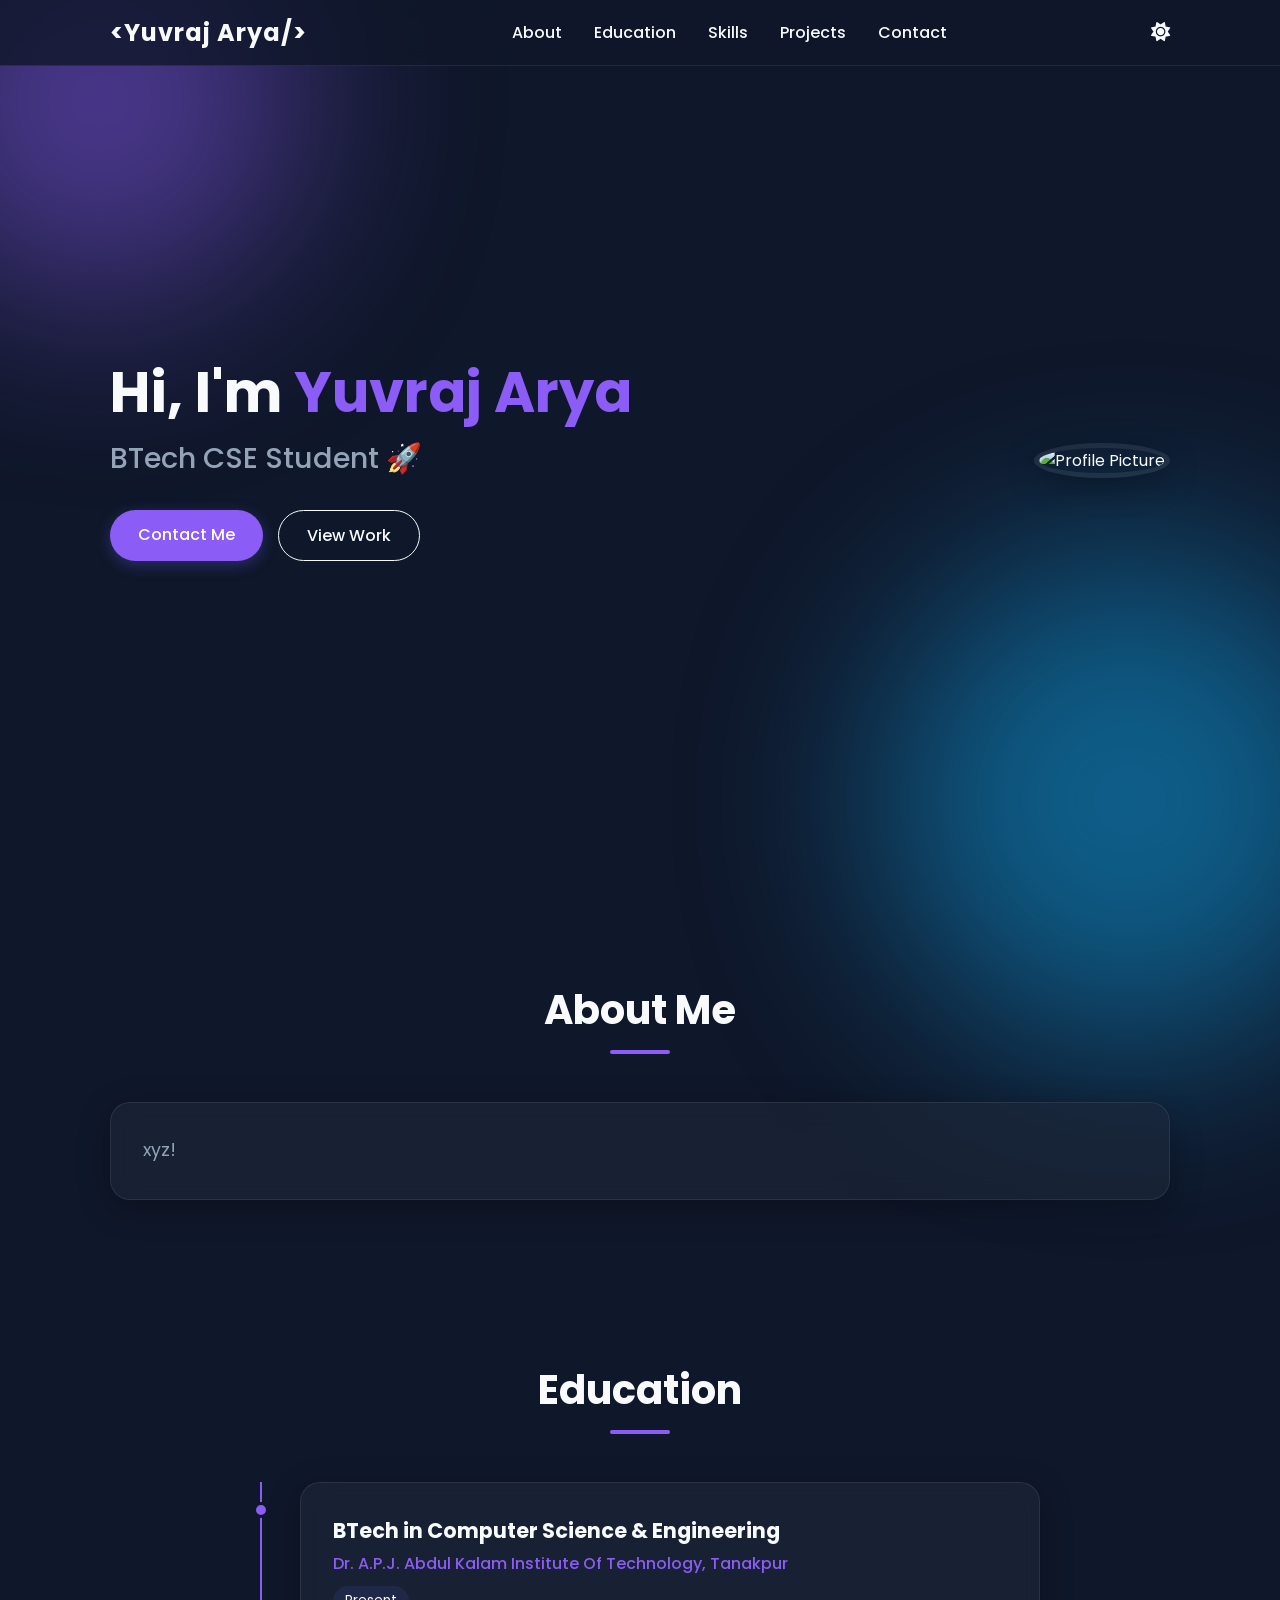
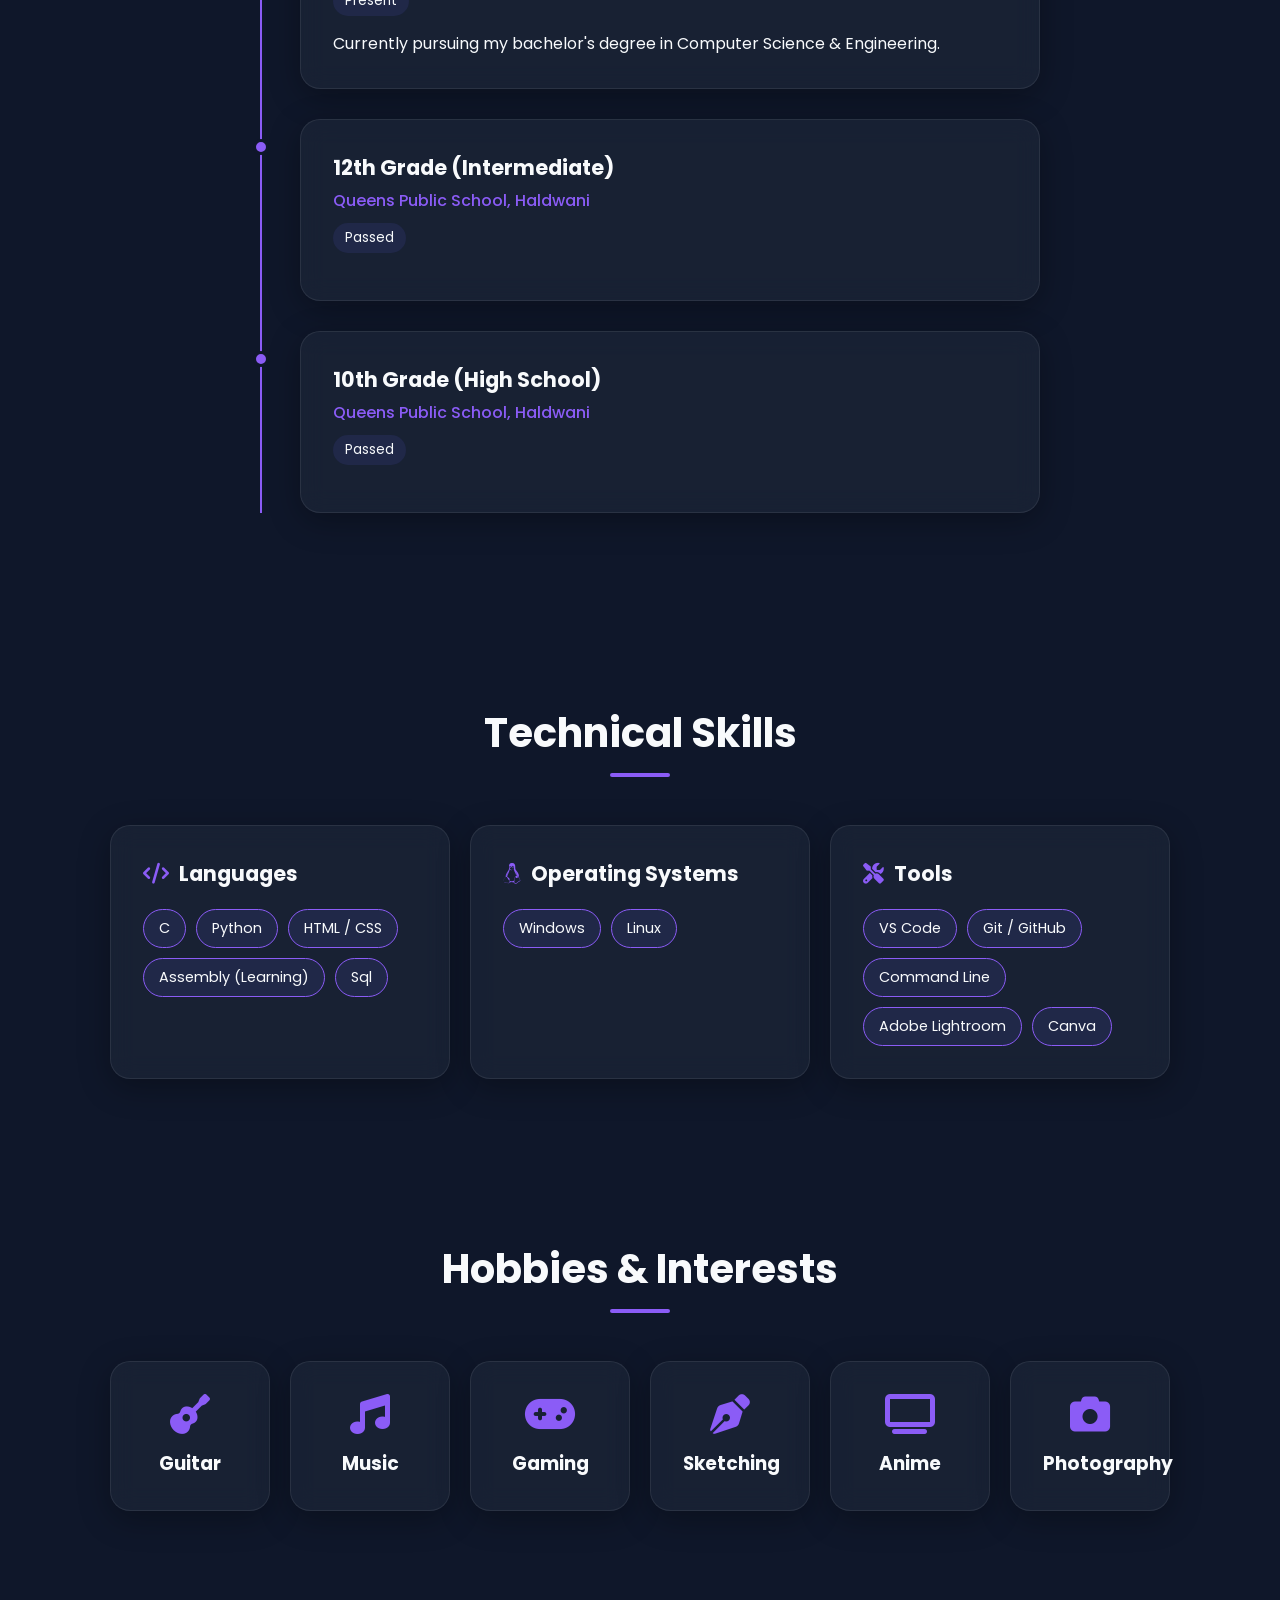
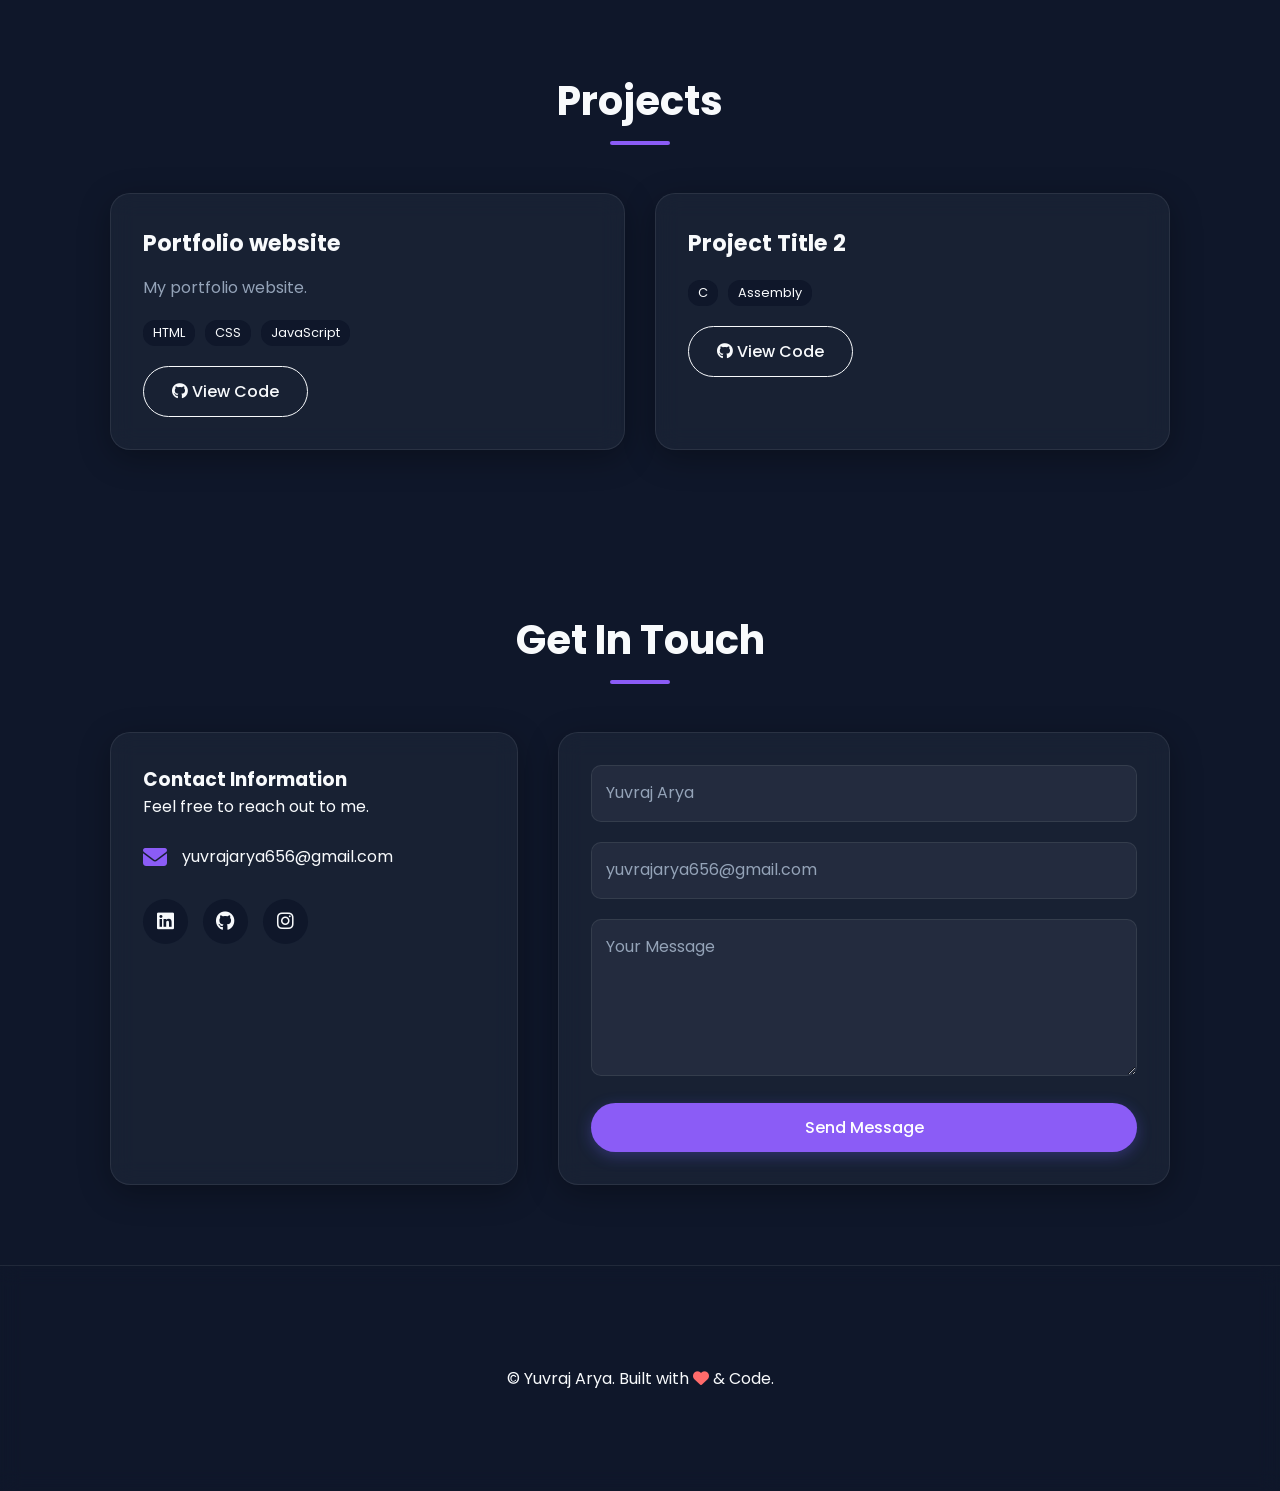
==== index.html @ 4a3205f0 "Update index.html" ====
<!DOCTYPE html>
<html lang="en" data-theme="dark">

<head>
    <meta charset="UTF-8">
    <meta name="viewport" content="width=device-width, initial-scale=1.0">
    <title> Portfolio BTech CSE</title>


    <link href="https://fonts.googleapis.com/css2?family=Poppins:wght@300;400;500;600;700&display=swap"
        rel="stylesheet">

    <link rel="stylesheet" href="https://cdnjs.cloudflare.com/ajax/libs/font-awesome/6.4.0/css/all.min.css">

    <link rel="stylesheet" href="style.css">
</head>

<body>

    <div class="bg-shape bg-shape-1"></div>
    <div class="bg-shape bg-shape-2"></div>


    <nav class="glass-nav">
        <div class="nav-container">
            <a href="#hero" class="logo">&lt;Yuvraj Arya/&gt;</a>
            <ul class="nav-links">
                <li><a href="#about">About</a></li>
                <li><a href="#education">Education</a></li>
                <li><a href="#skills">Skills</a></li>
                <li><a href="#projects">Projects</a></li>
                <li><a href="#contact">Contact</a></li>
            </ul>
            <div class="nav-controls">
                <button id="theme-toggle" aria-label="Toggle Theme">
                    <i class="fa-solid fa-sun"></i>
                </button>
                <div class="hamburger">
                    <i class="fa-solid fa-bars"></i>
                </div>
            </div>
        </div>
    </nav>


    <section id="hero" class="container">
        <div class="hero-content hidden">
            <h1>Hi, I'm <span class="highlight">Yuvraj Arya</span></h1>
            <h2>BTech CSE Student 🚀</h2>
            <p>
            </p>
            <div class="hero-btns">
                <a href="#contact" class="btn primary-btn">Contact Me</a>
                <a href="#projects" class="btn secondary-btn">View Work</a>
            </div>
        </div>
        <div class="hero-image hidden">

            <img src="https://via.placeholder.com/400x400/6c63ff/ffffff?text=Profile+Pic" alt="Profile Picture">
        </div>
    </section>


    <section id="about" class="container">
        <h2 class="section-title hidden">About Me</h2>
        <div class="about-content glass-card hidden">
            <p>xyz!</p>
        </div>
    </section>


    <section id="education" class="container">
        <h2 class="section-title hidden">Education</h2>
        <div class="timeline hidden">

            <div class="timeline-item">
                <div class="timeline-dot"></div>
                <div class="timeline-content glass-card">
                    <h3>BTech in Computer Science & Engineering</h3>
                    <h4>Dr. A.P.J. Abdul Kalam Institute Of Technology, Tanakpur</h4>
                    <span class="date">Present</span>
                    <p>Currently pursuing my bachelor's degree in Computer Science & Engineering.</p>
                </div>
            </div>

            <div class="timeline-item">
                <div class="timeline-dot"></div>
                <div class="timeline-content glass-card">
                    <h3>12th Grade (Intermediate)</h3>
                    <h4>Queens Public School, Haldwani</h4>
                    <span class="date">Passed</span>
                    <p></p>
                </div>
            </div>

            <div class="timeline-item">
                <div class="timeline-dot"></div>
                <div class="timeline-content glass-card">
                    <h3>10th Grade (High School)</h3>
                    <h4>Queens Public School, Haldwani</h4>
                    <span class="date">Passed</span>
                    <p></p>
                </div>
            </div>

        </div>
    </section>


    <section id="skills" class="container">
        <h2 class="section-title hidden">Technical Skills</h2>
        <div class="skills-grid">

            <div class="skill-category glass-card hidden">
                <h3><i class="fa-solid fa-code"></i> Languages</h3>
                <div class="tags">
                    <span>C</span>
                    <span>Python</span>
                    <span>HTML / CSS</span>
                    <span>Assembly (Learning)</span>
                    <span>Sql</span>
                </div>
            </div>

            <div class="skill-category glass-card hidden">
                <h3><i class="fa-brands fa-linux"></i> Operating Systems</h3>
                <div class="tags">
                    <span>Windows</span>
                    <span>Linux</span>
                </div>
            </div>

            <div class="skill-category glass-card hidden">
                <h3><i class="fa-solid fa-screwdriver-wrench"></i> Tools</h3>
                <div class="tags">
                    <span>VS Code</span>
                    <span>Git / GitHub</span>
                    <span>Command Line</span>
                    <span>Adobe Lightroom</span>
                    <span>Canva</span>

                </div>
            </div>

        </div>
    </section>


    <section id="hobbies" class="container">
        <h2 class="section-title hidden">Hobbies & Interests</h2>
        <div class="hobbies-grid">
            <div class="hobby-card glass-card hidden">
                <i class="fa-solid fa-guitar"></i>
                <h3>Guitar</h3>
            </div>
            <div class="hobby-card glass-card hidden">
                <i class="fa-solid fa-music"></i>
                <h3>Music</h3>
            </div>
            <div class="hobby-card glass-card hidden">
                <i class="fa-solid fa-gamepad"></i>
                <h3>Gaming</h3>
            </div>
            <div class="hobby-card glass-card hidden">
                <i class="fa-solid fa-pen-nib"></i>
                <h3>Sketching</h3>
            </div>
            <div class="hobby-card glass-card hidden">
                <i class="fa-solid fa-tv"></i>
                <h3>Anime</h3>
            </div>
            <div class="hobby-card glass-card hidden">
                <i class="fa-solid fa-camera"></i>
                <h3>Photography</h3>
            </div>
        </div>
    </section>


    <section id="projects" class="container">
        <h2 class="section-title hidden">Projects</h2>
        <div class="projects-grid">

            <div class="project-card glass-card hidden">
                <div class="project-content">
                    <h3>Portfolio website</h3>
                    <p>My portfolio website.</p>
                    <div class="project-tags">
                        <span>HTML</span>
                        <span>CSS</span>
                        <span>JavaScript</span>
                    </div>
                    <a href="#" class="btn secondary-btn"><i class="fa-brands fa-github"></i> View Code</a>
                </div>
            </div>

            <div class="project-card glass-card hidden">
                <div class="project-content">
                    <h3>Project Title 2</h3>
                    <p></p>
                    <div class="project-tags">
                        <span>C</span>
                        <span>Assembly</span>
                    </div>
                    <a href="#" class="btn secondary-btn"><i class="fa-brands fa-github"></i> View Code</a>
                </div>
            </div>

        </div>
    </section>


    <section id="contact" class="container">
        <h2 class="section-title hidden">Get In Touch</h2>
        <div class="contact-wrapper hidden">
            <div class="contact-info glass-card">
                <h3>Contact Information</h3>
                <p>Feel free to reach out to me.</p>

                <div class="info-item">
                    <i class="fa-solid fa-envelope"></i>
                    <span>yuvrajarya656@gmail.com</span>
                </div>

                <div class="social-links">
                    <a href="https://www.linkedin.com/in/yuvraj-arya-b4967434a/" target="_blank"><i
                            class="fa-brands fa-linkedin"></i></a>
                    <a href="https://github.com/aryayuvraj007" target="_blank"><i class="fa-brands fa-github"></i></a>
                    <a href="https://www.instagram.com/el.yuvraj/" target="_blank"><i
                            class="fa-brands fa-instagram"></i></a>
                </div>
            </div>

            <form class="contact-form glass-card" id="contactForm">
                <div class="input-group">
                    <input type="text" id="name" required placeholder=" ">
                    <label for="name">Yuvraj Arya</label>
                </div>
                <div class="input-group">
                    <input type="email" id="email" required placeholder=" ">
                    <label for="email">yuvrajarya656@gmail.com</label>
                </div>
                <div class="input-group">
                    <textarea id="message" rows="5" required placeholder=" "></textarea>
                    <label for="message">Your Message</label>
                </div>
                <button type="submit" class="btn primary-btn">Send Message</button>
            </form>
        </div>
    </section>


    <footer>
        <div class="container footer-content">
            <p>&copy; Yuvraj Arya. Built with <i class="fa-solid fa-heart" style="color: #ff6b6b;"></i> & Code.</p>
        </div>
    </footer>

    <script src="script.js"></script>
</body>

</html>
---- style.css ----
/* ===== CSS Variables & Theming ===== */
:root {
    /* Light Theme */
    --bg-color: #f8fafc;
    --text-color: #0f172a;
    --text-muted: #475569;
    --primary-color: #6c63ff;
    --primary-hover: #5a52d5;
    --glass-bg: rgba(255, 255, 255, 0.6);
    --glass-border: rgba(255, 255, 255, 0.5);
    --glass-shadow: 0 8px 32px 0 rgba(31, 38, 135, 0.1);
    --nav-bg: rgba(248, 250, 252, 0.8);
}

[data-theme="dark"] {
    /* Dark Theme */
    --bg-color: #0f172a;
    --text-color: #f8fafc;
    --text-muted: #94a3b8;
    --primary-color: #8b5cf6;
    --primary-hover: #7c3aed;
    --glass-bg: rgba(30, 41, 59, 0.6);
    --glass-border: rgba(255, 255, 255, 0.08);
    --glass-shadow: 0 8px 32px 0 rgba(0, 0, 0, 0.3);
    --nav-bg: rgba(15, 23, 42, 0.8);
}

/* ===== Base Styles ===== */
* {
    margin: 0;
    padding: 0;
    box-sizing: border-box;
    font-family: 'Poppins', sans-serif;
    scroll-behavior: smooth;
}

body {
    background-color: var(--bg-color);
    color: var(--text-color);
    transition: background-color 0.3s ease, color 0.3s ease;
    overflow-x: hidden;
}

/* Background Animated Blobs */
.bg-shape {
    position: fixed;
    border-radius: 50%;
    filter: blur(100px);
    z-index: -1;
    opacity: 0.5;
    animation: float 10s infinite alternate;
}

.bg-shape-1 {
    width: 400px;
    height: 400px;
    background: var(--primary-color);
    top: -100px;
    left: -100px;
}

.bg-shape-2 {
    width: 500px;
    height: 500px;
    background: #0ea5e9;
    bottom: -150px;
    right: -100px;
    animation-delay: -5s;
}

@keyframes float {
    0% {
        transform: translate(0, 0);
    }

    100% {
        transform: translate(50px, 50px);
    }
}

/* ===== Typography & Utilities ===== */
.container {
    max-width: 1100px;
    margin: 0 auto;
    padding: 80px 20px;
}

.section-title {
    text-align: center;
    font-size: 2.5rem;
    margin-bottom: 3rem;
    position: relative;
}

.section-title::after {
    content: '';
    display: block;
    width: 60px;
    height: 4px;
    background: var(--primary-color);
    margin: 10px auto 0;
    border-radius: 2px;
}

.highlight {
    color: var(--primary-color);
}

/* Glassmorphism Utility */
.glass-card {
    background: var(--glass-bg);
    backdrop-filter: blur(12px);
    -webkit-backdrop-filter: blur(12px);
    border: 1px solid var(--glass-border);
    border-radius: 20px;
    padding: 2rem;
    box-shadow: var(--glass-shadow);
    transition: transform 0.3s ease, box-shadow 0.3s ease;
}

.glass-card:hover {
    transform: translateY(-5px);
    box-shadow: 0 15px 40px 0 rgba(0, 0, 0, 0.15);
}

/* Buttons */
.btn {
    display: inline-block;
    padding: 12px 28px;
    border-radius: 30px;
    text-decoration: none;
    font-weight: 500;
    transition: all 0.3s ease;
    cursor: pointer;
    border: none;
    font-size: 1rem;
}

.primary-btn {
    background: var(--primary-color);
    color: #fff;
    box-shadow: 0 4px 15px rgba(108, 99, 255, 0.3);
}

.primary-btn:hover {
    background: var(--primary-hover);
    transform: translateY(-2px);
}

.secondary-btn {
    background: transparent;
    color: var(--text-color);
    border: 1px solid var(--text-color);
}

.secondary-btn:hover {
    background: var(--text-color);
    color: var(--bg-color);
}

/* ===== Navigation ===== */
.glass-nav {
    position: fixed;
    top: 0;
    width: 100%;
    z-index: 1000;
    background: var(--nav-bg);
    backdrop-filter: blur(10px);
    border-bottom: 1px solid var(--glass-border);
}

.nav-container {
    max-width: 1100px;
    margin: 0 auto;
    padding: 15px 20px;
    display: flex;
    justify-content: space-between;
    align-items: center;
}

.logo {
    font-size: 1.5rem;
    font-weight: 700;
    text-decoration: none;
    color: var(--text-color);
    letter-spacing: 1px;
}

.nav-links {
    display: flex;
    list-style: none;
    gap: 2rem;
}

.nav-links a {
    text-decoration: none;
    color: var(--text-color);
    font-weight: 500;
    transition: color 0.3s ease;
}

.nav-links a:hover {
    color: var(--primary-color);
}

.nav-controls {
    display: flex;
    align-items: center;
    gap: 15px;
}

#theme-toggle {
    background: transparent;
    border: none;
    color: var(--text-color);
    font-size: 1.2rem;
    cursor: pointer;
    outline: none;
}

.hamburger {
    display: none;
    font-size: 1.5rem;
    cursor: pointer;
}

/* ===== Hero Section ===== */
#hero {
    min-height: 100vh;
    display: flex;
    align-items: center;
    justify-content: space-between;
    padding-top: 100px;
    gap: 2rem;
}

.hero-content h1 {
    font-size: 3.5rem;
    line-height: 1.2;
    margin-bottom: 10px;
}

.hero-content h2 {
    font-size: 1.8rem;
    color: var(--text-muted);
    margin-bottom: 20px;
    font-weight: 500;
}

.hero-content p {
    font-size: 1.1rem;
    color: var(--text-muted);
    margin-bottom: 30px;
    max-width: 500px;
    line-height: 1.6;
}

.hero-btns {
    display: flex;
    gap: 15px;
}

.hero-image {
    flex-shrink: 0;
}

.hero-image img {
    width: 350px;
    height: 350px;
    object-fit: cover;
    border-radius: 50%;
    border: 5px solid var(--glass-border);
    box-shadow: var(--glass-shadow);
    animation: blobMorph 8s ease-in-out infinite;
}

@keyframes blobMorph {

    0%,
    100% {
        border-radius: 60% 40% 30% 70% / 60% 30% 70% 40%;
    }

    50% {
        border-radius: 30% 60% 70% 40% / 50% 60% 30% 60%;
    }
}

/* ===== About Section ===== */
.about-content {
    font-size: 1.1rem;
    line-height: 1.8;
    color: var(--text-muted);
}

/* ===== Education Timeline ===== */
.timeline {
    position: relative;
    max-width: 800px;
    margin: 0 auto;
}

.timeline::before {
    content: '';
    position: absolute;
    width: 2px;
    background: var(--primary-color);
    top: 0;
    bottom: 0;
    left: 20px;
}

.timeline-item {
    position: relative;
    margin-bottom: 30px;
    padding-left: 60px;
}

.timeline-dot {
    position: absolute;
    width: 16px;
    height: 16px;
    background: var(--primary-color);
    border-radius: 50%;
    left: 13px;
    top: 20px;
    border: 3px solid var(--bg-color);
}

.timeline-content h3 {
    font-size: 1.3rem;
    margin-bottom: 5px;
}

.timeline-content h4 {
    font-size: 1rem;
    font-weight: 500;
    color: var(--primary-color);
    margin-bottom: 10px;
}

.timeline-content .date {
    display: inline-block;
    padding: 5px 12px;
    background: rgba(108, 99, 255, 0.1);
    border-radius: 20px;
    font-size: 0.85rem;
    margin-bottom: 15px;
    color: var(--text-color);
}

/* ===== Skills Section ===== */
.skills-grid {
    display: grid;
    grid-template-columns: repeat(auto-fit, minmax(280px, 1fr));
    gap: 20px;
}

.skill-category h3 {
    margin-bottom: 20px;
    display: flex;
    align-items: center;
    gap: 10px;
    font-size: 1.3rem;
}

.skill-category h3 i {
    color: var(--primary-color);
}

.tags {
    display: flex;
    flex-wrap: wrap;
    gap: 10px;
}

.tags span {
    background: rgba(108, 99, 255, 0.1);
    border: 1px solid var(--primary-color);
    padding: 8px 15px;
    border-radius: 20px;
    font-size: 0.9rem;
}

/* ===== Hobbies Section ===== */
.hobbies-grid {
    display: grid;
    grid-template-columns: repeat(auto-fit, minmax(150px, 1fr));
    gap: 20px;
    text-align: center;
}

.hobby-card i {
    font-size: 2.5rem;
    color: var(--primary-color);
    margin-bottom: 15px;
}

/* ===== Projects Section ===== */
.projects-grid {
    display: grid;
    grid-template-columns: repeat(auto-fit, minmax(300px, 1fr));
    gap: 30px;
}

.project-content h3 {
    font-size: 1.4rem;
    margin-bottom: 15px;
}

.project-content p {
    color: var(--text-muted);
    margin-bottom: 20px;
    line-height: 1.6;
}

.project-tags {
    margin-bottom: 20px;
    display: flex;
    gap: 10px;
}

.project-tags span {
    font-size: 0.8rem;
    padding: 4px 10px;
    background: var(--bg-color);
    border-radius: 12px;
}

/* ===== Contact Section ===== */
.contact-wrapper {
    display: grid;
    grid-template-columns: 1fr 1.5fr;
    gap: 40px;
}

.info-item {
    display: flex;
    align-items: center;
    gap: 15px;
    margin: 25px 0;
}

.info-item i {
    font-size: 1.5rem;
    color: var(--primary-color);
}

.social-links {
    display: flex;
    gap: 15px;
    margin-top: 30px;
}

.social-links a {
    display: flex;
    align-items: center;
    justify-content: center;
    width: 45px;
    height: 45px;
    border-radius: 50%;
    background: var(--bg-color);
    color: var(--text-color);
    text-decoration: none;
    font-size: 1.2rem;
    transition: all 0.3s ease;
}

.social-links a:hover {
    background: var(--primary-color);
    color: #fff;
    transform: translateY(-3px);
}

/* Form Styles */
.contact-form {
    display: flex;
    flex-direction: column;
    gap: 20px;
}

.input-group {
    position: relative;
}

.input-group input,
.input-group textarea {
    width: 100%;
    padding: 15px;
    background: rgba(255, 255, 255, 0.05);
    border: 1px solid var(--glass-border);
    border-radius: 10px;
    color: var(--text-color);
    font-size: 1rem;
    outline: none;
    transition: border-color 0.3s;
}

.input-group input:focus,
.input-group textarea:focus {
    border-color: var(--primary-color);
}

.input-group label {
    position: absolute;
    left: 15px;
    top: 15px;
    color: var(--text-muted);
    transition: all 0.3s ease;
    pointer-events: none;
}

/* Floating Label Animation */
.input-group input:focus~label,
.input-group input:not(:placeholder-shown)~label,
.input-group textarea:focus~label,
.input-group textarea:not(:placeholder-shown)~label {
    top: -10px;
    left: 10px;
    font-size: 0.8rem;
    background: var(--bg-color);
    padding: 0 5px;
    color: var(--primary-color);
}

/* ===== Footer ===== */
footer {
    text-align: center;
    padding: 20px 0;
    border-top: 1px solid var(--glass-border);
    backdrop-filter: blur(10px);
}

/* ===== Scroll Animations ===== */
.hidden {
    opacity: 0;
    transform: translateY(30px);
    transition: all 0.8s cubic-bezier(0.5, 0, 0, 1);
}

.show {
    opacity: 1;
    transform: translateY(0);
}

/* ===== Media Queries ===== */
@media (max-width: 900px) {
    #hero {
        flex-direction: column-reverse;
        text-align: center;
        justify-content: center;
    }

    .hero-content h1 {
        font-size: 2.8rem;
    }

    .hero-btns {
        justify-content: center;
    }

    .contact-wrapper {
        grid-template-columns: 1fr;
    }
}

@media (max-width: 768px) {
    .hamburger {
        display: block;
    }

    .nav-links {
        position: absolute;
        top: 100%;
        left: -100%;
        width: 100%;
        background: var(--nav-bg);
        backdrop-filter: blur(15px);
        flex-direction: column;
        align-items: center;
        padding: 20px 0;
        transition: left 0.3s ease;
    }

    .nav-links.active {
        left: 0;
    }

    .hero-image img {
        width: 250px;
        height: 250px;
    }
}
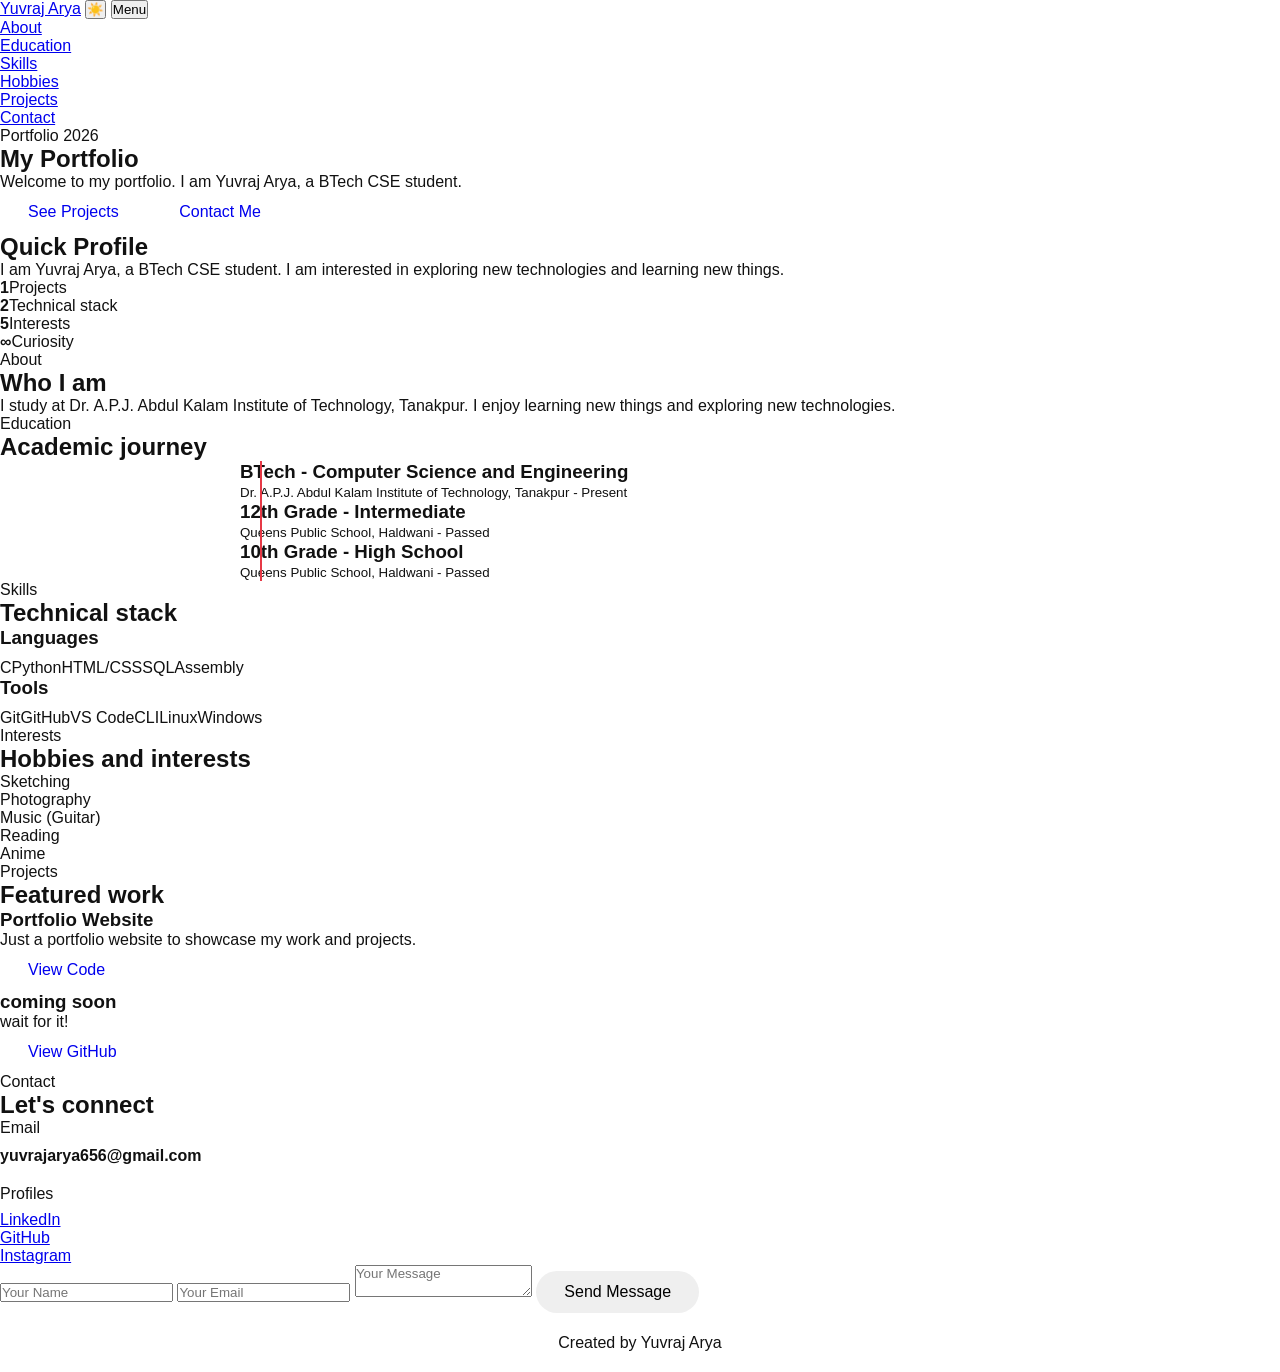
==== commit 535e3683: "Update index.html" ====
--- a/index.html
+++ b/index.html
@@ -1,262 +1,173 @@
 <!DOCTYPE html>
-<html lang="en" data-theme="dark">
+<html lang="en" data-theme="light">
+<head>
+  <meta charset="UTF-8" />
+  <meta name="viewport" content="width=device-width, initial-scale=1.0" />
+  <title>Yuvraj Arya - Portfolio</title>
+  <link rel="preconnect" href="https://fonts.googleapis.com" />
+  <link rel="preconnect" href="https://fonts.gstatic.com" crossorigin />
+  <link href="https://fonts.googleapis.com/css2?family=Inter:wght@400;500;600;700;800&display=swap" rel="stylesheet" />
+  <link rel="stylesheet" href="style.css" />
+</head>
+<body>
+  <nav>
+    <div class="wrap nav-row">
+      <a href="#home" class="brand">Yuvraj Arya</a>
+      <button class="theme-btn" id="themeBtn" type="button" aria-label="Switch to dark theme" title="Toggle theme">☀️</button>
+      <button class="menu-btn" id="menuBtn" aria-label="Open menu">Menu</button>
+      <ul class="links" id="menu">
+        <li><a href="#about">About</a></li>
+        <li><a href="#education">Education</a></li>
+        <li><a href="#skills">Skills</a></li>
+        <li><a href="#hobbies">Hobbies</a></li>
+        <li><a href="#projects">Projects</a></li>
+        <li><a href="#contact">Contact</a></li>
+      </ul>
+    </div>
+  </nav>
 
-<head>
-    <meta charset="UTF-8">
-    <meta name="viewport" content="width=device-width, initial-scale=1.0">
-    <title> Portfolio BTech CSE</title>
-
-
-    <link href="https://fonts.googleapis.com/css2?family=Poppins:wght@300;400;500;600;700&display=swap"
-        rel="stylesheet">
-
-    <link rel="stylesheet" href="https://cdnjs.cloudflare.com/ajax/libs/font-awesome/6.4.0/css/all.min.css">
-
-    <link rel="stylesheet" href="style.css">
-</head>
-
-<body>
-
-    <div class="bg-shape bg-shape-1"></div>
-    <div class="bg-shape bg-shape-2"></div>
-
-
-    <nav class="glass-nav">
-        <div class="nav-container">
-            <a href="#hero" class="logo">&lt;Yuvraj Arya/&gt;</a>
-            <ul class="nav-links">
-                <li><a href="#about">About</a></li>
-                <li><a href="#education">Education</a></li>
-                <li><a href="#skills">Skills</a></li>
-                <li><a href="#projects">Projects</a></li>
-                <li><a href="#contact">Contact</a></li>
-            </ul>
-            <div class="nav-controls">
-                <button id="theme-toggle" aria-label="Toggle Theme">
-                    <i class="fa-solid fa-sun"></i>
-                </button>
-                <div class="hamburger">
-                    <i class="fa-solid fa-bars"></i>
-                </div>
-            </div>
+  <main id="home">
+    <section class="hero">
+      <div class="wrap hero-grid">
+        <div class="reveal">
+          <span class="chip">Portfolio 2026</span>
+          <h1>My Portfolio</h1>
+          <p class="lead">
+            Welcome to my portfolio. I am Yuvraj Arya, a BTech CSE student.
+          </p>
+          <div class="cta">
+            <a class="btn primary" href="#projects">See Projects</a>
+            <a class="btn" href="#contact">Contact Me</a>
+          </div>
         </div>
-    </nav>
-
-
-    <section id="hero" class="container">
-        <div class="hero-content hidden">
-            <h1>Hi, I'm <span class="highlight">Yuvraj Arya</span></h1>
-            <h2>BTech CSE Student 🚀</h2>
-            <p>
-            </p>
-            <div class="hero-btns">
-                <a href="#contact" class="btn primary-btn">Contact Me</a>
-                <a href="#projects" class="btn secondary-btn">View Work</a>
-            </div>
+        <div class="card reveal">
+          <h2>Quick Profile</h2>
+          <p>I am Yuvraj Arya, a BTech CSE student. I am interested in exploring new technologies and learning new things.</p>
+          <div class="kpis">
+            <div class="kpi"><strong>1</strong><span>Projects</span></div>
+            <div class="kpi"><strong>2</strong><span>Technical stack</span></div>
+            <div class="kpi"><strong>5</strong><span>Interests</span></div>
+            <div class="kpi"><strong>∞</strong><span>Curiosity</span></div>
+          </div>
         </div>
-        <div class="hero-image hidden">
-
-            <img src="https://via.placeholder.com/400x400/6c63ff/ffffff?text=Profile+Pic" alt="Profile Picture">
-        </div>
+      </div>
     </section>
 
-
-    <section id="about" class="container">
-        <h2 class="section-title hidden">About Me</h2>
-        <div class="about-content glass-card hidden">
-            <p>xyz!</p>
-        </div>
+    <section id="about">
+      <div class="wrap reveal">
+        <span class="chip">About</span>
+        <h2>Who I am</h2>
+        <p>
+          I study at Dr. A.P.J. Abdul Kalam Institute of Technology, Tanakpur. I enjoy learning new things and exploring new technologies.
+        </p>
+      </div>
     </section>
 
-
-    <section id="education" class="container">
-        <h2 class="section-title hidden">Education</h2>
-        <div class="timeline hidden">
-
-            <div class="timeline-item">
-                <div class="timeline-dot"></div>
-                <div class="timeline-content glass-card">
-                    <h3>BTech in Computer Science & Engineering</h3>
-                    <h4>Dr. A.P.J. Abdul Kalam Institute Of Technology, Tanakpur</h4>
-                    <span class="date">Present</span>
-                    <p>Currently pursuing my bachelor's degree in Computer Science & Engineering.</p>
-                </div>
-            </div>
-
-            <div class="timeline-item">
-                <div class="timeline-dot"></div>
-                <div class="timeline-content glass-card">
-                    <h3>12th Grade (Intermediate)</h3>
-                    <h4>Queens Public School, Haldwani</h4>
-                    <span class="date">Passed</span>
-                    <p></p>
-                </div>
-            </div>
-
-            <div class="timeline-item">
-                <div class="timeline-dot"></div>
-                <div class="timeline-content glass-card">
-                    <h3>10th Grade (High School)</h3>
-                    <h4>Queens Public School, Haldwani</h4>
-                    <span class="date">Passed</span>
-                    <p></p>
-                </div>
-            </div>
-
+    <section id="education">
+      <div class="wrap reveal">
+        <span class="chip">Education</span>
+        <h2>Academic journey</h2>
+        <div class="timeline">
+          <article class="row">
+            <h3>BTech - Computer Science and Engineering</h3>
+            <small>Dr. A.P.J. Abdul Kalam Institute of Technology, Tanakpur - Present</small>
+          </article>
+          <article class="row">
+            <h3>12th Grade - Intermediate</h3>
+            <small>Queens Public School, Haldwani - Passed</small>
+          </article>
+          <article class="row">
+            <h3>10th Grade - High School</h3>
+            <small>Queens Public School, Haldwani - Passed</small>
+          </article>
         </div>
+      </div>
     </section>
 
-
-    <section id="skills" class="container">
-        <h2 class="section-title hidden">Technical Skills</h2>
-        <div class="skills-grid">
-
-            <div class="skill-category glass-card hidden">
-                <h3><i class="fa-solid fa-code"></i> Languages</h3>
-                <div class="tags">
-                    <span>C</span>
-                    <span>Python</span>
-                    <span>HTML / CSS</span>
-                    <span>Assembly (Learning)</span>
-                    <span>Sql</span>
-                </div>
+    <section id="skills">
+      <div class="wrap reveal">
+        <span class="chip">Skills</span>
+        <h2>Technical stack</h2>
+        <div class="grid-2">
+          <div class="card">
+            <h3>Languages</h3>
+            <div class="list" style="margin-top:10px;">
+              <span class="pill">C</span><span class="pill">Python</span><span class="pill">HTML/CSS</span><span class="pill">SQL</span><span class="pill">Assembly</span>
             </div>
-
-            <div class="skill-category glass-card hidden">
-                <h3><i class="fa-brands fa-linux"></i> Operating Systems</h3>
-                <div class="tags">
-                    <span>Windows</span>
-                    <span>Linux</span>
-                </div>
+          </div>
+          <div class="card">
+            <h3>Tools</h3>
+            <div class="list" style="margin-top:10px;">
+              <span class="pill">Git</span><span class="pill">GitHub</span><span class="pill">VS Code</span><span class="pill">CLI</span><span class="pill">Linux</span><span class="pill">Windows</span>
             </div>
-
-            <div class="skill-category glass-card hidden">
-                <h3><i class="fa-solid fa-screwdriver-wrench"></i> Tools</h3>
-                <div class="tags">
-                    <span>VS Code</span>
-                    <span>Git / GitHub</span>
-                    <span>Command Line</span>
-                    <span>Adobe Lightroom</span>
-                    <span>Canva</span>
-
-                </div>
-            </div>
-
+          </div>
         </div>
+      </div>
     </section>
 
-
-    <section id="hobbies" class="container">
-        <h2 class="section-title hidden">Hobbies & Interests</h2>
-        <div class="hobbies-grid">
-            <div class="hobby-card glass-card hidden">
-                <i class="fa-solid fa-guitar"></i>
-                <h3>Guitar</h3>
-            </div>
-            <div class="hobby-card glass-card hidden">
-                <i class="fa-solid fa-music"></i>
-                <h3>Music</h3>
-            </div>
-            <div class="hobby-card glass-card hidden">
-                <i class="fa-solid fa-gamepad"></i>
-                <h3>Gaming</h3>
-            </div>
-            <div class="hobby-card glass-card hidden">
-                <i class="fa-solid fa-pen-nib"></i>
-                <h3>Sketching</h3>
-            </div>
-            <div class="hobby-card glass-card hidden">
-                <i class="fa-solid fa-tv"></i>
-                <h3>Anime</h3>
-            </div>
-            <div class="hobby-card glass-card hidden">
-                <i class="fa-solid fa-camera"></i>
-                <h3>Photography</h3>
-            </div>
+    <section id="hobbies">
+      <div class="wrap reveal">
+        <span class="chip">Interests</span>
+        <h2>Hobbies and interests</h2>
+        <div class="hobby-grid">
+          <div class="hobby-item">Sketching</div>
+          <div class="hobby-item">Photography</div>
+          <div class="hobby-item">Music (Guitar)</div>
+          <div class="hobby-item">Reading</div>
+          <div class="hobby-item">Anime</div>
         </div>
+      </div>
     </section>
 
-
-    <section id="projects" class="container">
-        <h2 class="section-title hidden">Projects</h2>
-        <div class="projects-grid">
-
-            <div class="project-card glass-card hidden">
-                <div class="project-content">
-                    <h3>Portfolio website</h3>
-                    <p>My portfolio website.</p>
-                    <div class="project-tags">
-                        <span>HTML</span>
-                        <span>CSS</span>
-                        <span>JavaScript</span>
-                    </div>
-                    <a href="#" class="btn secondary-btn"><i class="fa-brands fa-github"></i> View Code</a>
-                </div>
-            </div>
-
-            <div class="project-card glass-card hidden">
-                <div class="project-content">
-                    <h3>Project Title 2</h3>
-                    <p></p>
-                    <div class="project-tags">
-                        <span>C</span>
-                        <span>Assembly</span>
-                    </div>
-                    <a href="#" class="btn secondary-btn"><i class="fa-brands fa-github"></i> View Code</a>
-                </div>
-            </div>
-
+    <section id="projects">
+      <div class="wrap reveal">
+        <span class="chip">Projects</span>
+        <h2>Featured work</h2>
+        <div class="grid-2">
+          <article class="card project">
+            <h3>Portfolio Website</h3>
+            <p>Just a portfolio website to showcase my work and projects.</p>
+            <a class="btn" href="https://github.com/aryayuvraj007" target="_blank" rel="noreferrer">View Code</a>
+          </article>
+          <article class="card project">
+            <h3>coming soon</h3>
+            <p>wait for it!</p>
+            <a class="btn" href="https://github.com/aryayuvraj007" target="_blank" rel="noreferrer">View GitHub</a>
+          </article>
         </div>
+      </div>
     </section>
 
+    <section id="contact">
+      <div class="wrap reveal">
+        <span class="chip">Contact</span>
+        <h2>Let's connect</h2>
+        <div class="contact-grid">
+          <div class="card">
+            <p style="margin-bottom:10px;">Email</p>
+            <p style="margin-bottom:20px;"><strong style="color:var(--text);">yuvrajarya656@gmail.com</strong></p>
+            <p style="margin-bottom:8px;">Profiles</p>
+            <p><a href="https://www.linkedin.com/in/yuvraj-arya-b4967434a/" target="_blank" rel="noreferrer">LinkedIn</a></p>
+            <p><a href="https://github.com/aryayuvraj007" target="_blank" rel="noreferrer">GitHub</a></p>
+            <p><a href="https://www.instagram.com/el.yuvraj/" target="_blank" rel="noreferrer">Instagram</a></p>
+          </div>
+          <form class="card" id="contactForm">
+            <input type="text" placeholder="Your Name" required />
+            <input type="email" placeholder="Your Email" required />
+            <textarea placeholder="Your Message" required></textarea>
+            <button class="btn primary" type="submit">Send Message</button>
+          </form>
+        </div>
+      </div>
+    </section>
+  </main>
 
-    <section id="contact" class="container">
-        <h2 class="section-title hidden">Get In Touch</h2>
-        <div class="contact-wrapper hidden">
-            <div class="contact-info glass-card">
-                <h3>Contact Information</h3>
-                <p>Feel free to reach out to me.</p>
+  <footer>
+    <div class="wrap">
+      <p>Created by Yuvraj Arya</p>
+    </div>
+  </footer>
 
-                <div class="info-item">
-                    <i class="fa-solid fa-envelope"></i>
-                    <span>yuvrajarya656@gmail.com</span>
-                </div>
-
-                <div class="social-links">
-                    <a href="https://www.linkedin.com/in/yuvraj-arya-b4967434a/" target="_blank"><i
-                            class="fa-brands fa-linkedin"></i></a>
-                    <a href="https://github.com/aryayuvraj007" target="_blank"><i class="fa-brands fa-github"></i></a>
-                    <a href="https://www.instagram.com/el.yuvraj/" target="_blank"><i
-                            class="fa-brands fa-instagram"></i></a>
-                </div>
-            </div>
-
-            <form class="contact-form glass-card" id="contactForm">
-                <div class="input-group">
-                    <input type="text" id="name" required placeholder=" ">
-                    <label for="name">Yuvraj Arya</label>
-                </div>
-                <div class="input-group">
-                    <input type="email" id="email" required placeholder=" ">
-                    <label for="email">yuvrajarya656@gmail.com</label>
-                </div>
-                <div class="input-group">
-                    <textarea id="message" rows="5" required placeholder=" "></textarea>
-                    <label for="message">Your Message</label>
-                </div>
-                <button type="submit" class="btn primary-btn">Send Message</button>
-            </form>
-        </div>
-    </section>
-
-
-    <footer>
-        <div class="container footer-content">
-            <p>&copy; Yuvraj Arya. Built with <i class="fa-solid fa-heart" style="color: #ff6b6b;"></i> & Code.</p>
-        </div>
-    </footer>
-
-    <script src="script.js"></script>
+  <script src="script.js"></script>
 </body>
-
 </html>
--- a/style.css
+++ b/style.css
@@ -1,28 +1,28 @@
 /* ===== CSS Variables & Theming ===== */
 :root {
     /* Light Theme */
-    --bg-color: #f8fafc;
-    --text-color: #0f172a;
-    --text-muted: #475569;
-    --primary-color: #6c63ff;
-    --primary-hover: #5a52d5;
+    --bg-color: #ffffff;
+    --text-color: #111111;
+    --text-muted: #555555;
+    --primary-color: #e63946;
+    --primary-hover: #d32f2f;
     --glass-bg: rgba(255, 255, 255, 0.6);
     --glass-border: rgba(255, 255, 255, 0.5);
-    --glass-shadow: 0 8px 32px 0 rgba(31, 38, 135, 0.1);
-    --nav-bg: rgba(248, 250, 252, 0.8);
+    --glass-shadow: 0 8px 32px 0 rgba(230, 57, 70, 0.1);
+    --nav-bg: rgba(255, 255, 255, 0.8);
 }
 
 [data-theme="dark"] {
     /* Dark Theme */
-    --bg-color: #0f172a;
+    --bg-color: #0a0a0a;
     --text-color: #f8fafc;
-    --text-muted: #94a3b8;
-    --primary-color: #8b5cf6;
-    --primary-hover: #7c3aed;
-    --glass-bg: rgba(30, 41, 59, 0.6);
-    --glass-border: rgba(255, 255, 255, 0.08);
-    --glass-shadow: 0 8px 32px 0 rgba(0, 0, 0, 0.3);
-    --nav-bg: rgba(15, 23, 42, 0.8);
+    --text-muted: #a0a0a0;
+    --primary-color: #ff3333;
+    --primary-hover: #d32f2f;
+    --glass-bg: rgba(20, 20, 20, 0.7);
+    --glass-border: rgba(255, 51, 51, 0.15);
+    --glass-shadow: 0 8px 32px 0 rgba(0, 0, 0, 0.5);
+    --nav-bg: rgba(10, 10, 10, 0.8);
 }
 
 /* ===== Base Styles ===== */
@@ -62,7 +62,7 @@
 .bg-shape-2 {
     width: 500px;
     height: 500px;
-    background: #0ea5e9;
+    background: #8b0000;
     bottom: -150px;
     right: -100px;
     animation-delay: -5s;
@@ -139,7 +139,7 @@
 .primary-btn {
     background: var(--primary-color);
     color: #fff;
-    box-shadow: 0 4px 15px rgba(108, 99, 255, 0.3);
+    box-shadow: 0 4px 15px rgba(255, 51, 51, 0.3);
 }
 
 .primary-btn:hover {
@@ -342,7 +342,7 @@
 .timeline-content .date {
     display: inline-block;
     padding: 5px 12px;
-    background: rgba(108, 99, 255, 0.1);
+    background: rgba(255, 51, 51, 0.1);
     border-radius: 20px;
     font-size: 0.85rem;
     margin-bottom: 15px;
@@ -375,7 +375,7 @@
 }
 
 .tags span {
-    background: rgba(108, 99, 255, 0.1);
+    background: rgba(255, 51, 51, 0.1);
     border: 1px solid var(--primary-color);
     padding: 8px 15px;
     border-radius: 20px;
@@ -390,10 +390,60 @@
     text-align: center;
 }
 
+.hobby-card {
+    transition: all 0.4s cubic-bezier(0.175, 0.885, 0.32, 1.275);
+}
+
+.hobby-card:hover {
+    transform: translateY(-10px);
+    border-color: rgba(255, 255, 255, 0.3);
+}
+
 .hobby-card i {
-    font-size: 2.5rem;
-    color: var(--primary-color);
-    margin-bottom: 15px;
+    font-size: 3rem;
+    margin-bottom: 20px;
+    transition: transform 0.4s ease;
+}
+
+.hobby-card:hover i {
+    transform: scale(1.15) rotate(5deg);
+}
+
+/* Vibrant Colors for Hobbies Icons */
+.hobby-card:nth-child(1) i {
+    color: #ff6b6b;
+    /* Red/Pink for Guitar */
+    filter: drop-shadow(0 0 12px rgba(255, 107, 107, 0.6));
+}
+
+.hobby-card:nth-child(2) i {
+    color: #4facfe;
+    /* Blue for Music */
+    filter: drop-shadow(0 0 12px rgba(79, 172, 254, 0.6));
+}
+
+.hobby-card:nth-child(3) i {
+    color: #00f2fe;
+    /* Cyan for Tech */
+    filter: drop-shadow(0 0 12px rgba(0, 242, 254, 0.6));
+}
+
+.hobby-card:nth-child(4) i {
+    color: #f6d365;
+    /* Yellow for Sketching */
+    filter: drop-shadow(0 0 12px rgba(246, 211, 101, 0.6));
+}
+
+.hobby-card:nth-child(5) i {
+    color: #a18cd1;
+    /* Purple for Anime */
+    filter: drop-shadow(0 0 12px rgba(161, 140, 209, 0.6));
+}
+
+.hobby-card:nth-child(6) i {
+    color: #ff9a9e;
+    /* Peach/Pink for Photography */
+    filter: drop-shadow(0 0 12px rgba(255, 154, 158, 0.6));
 }
 
 /* ===== Projects Section ===== */
@@ -590,4 +640,4 @@
         width: 250px;
         height: 250px;
     }
-}+}
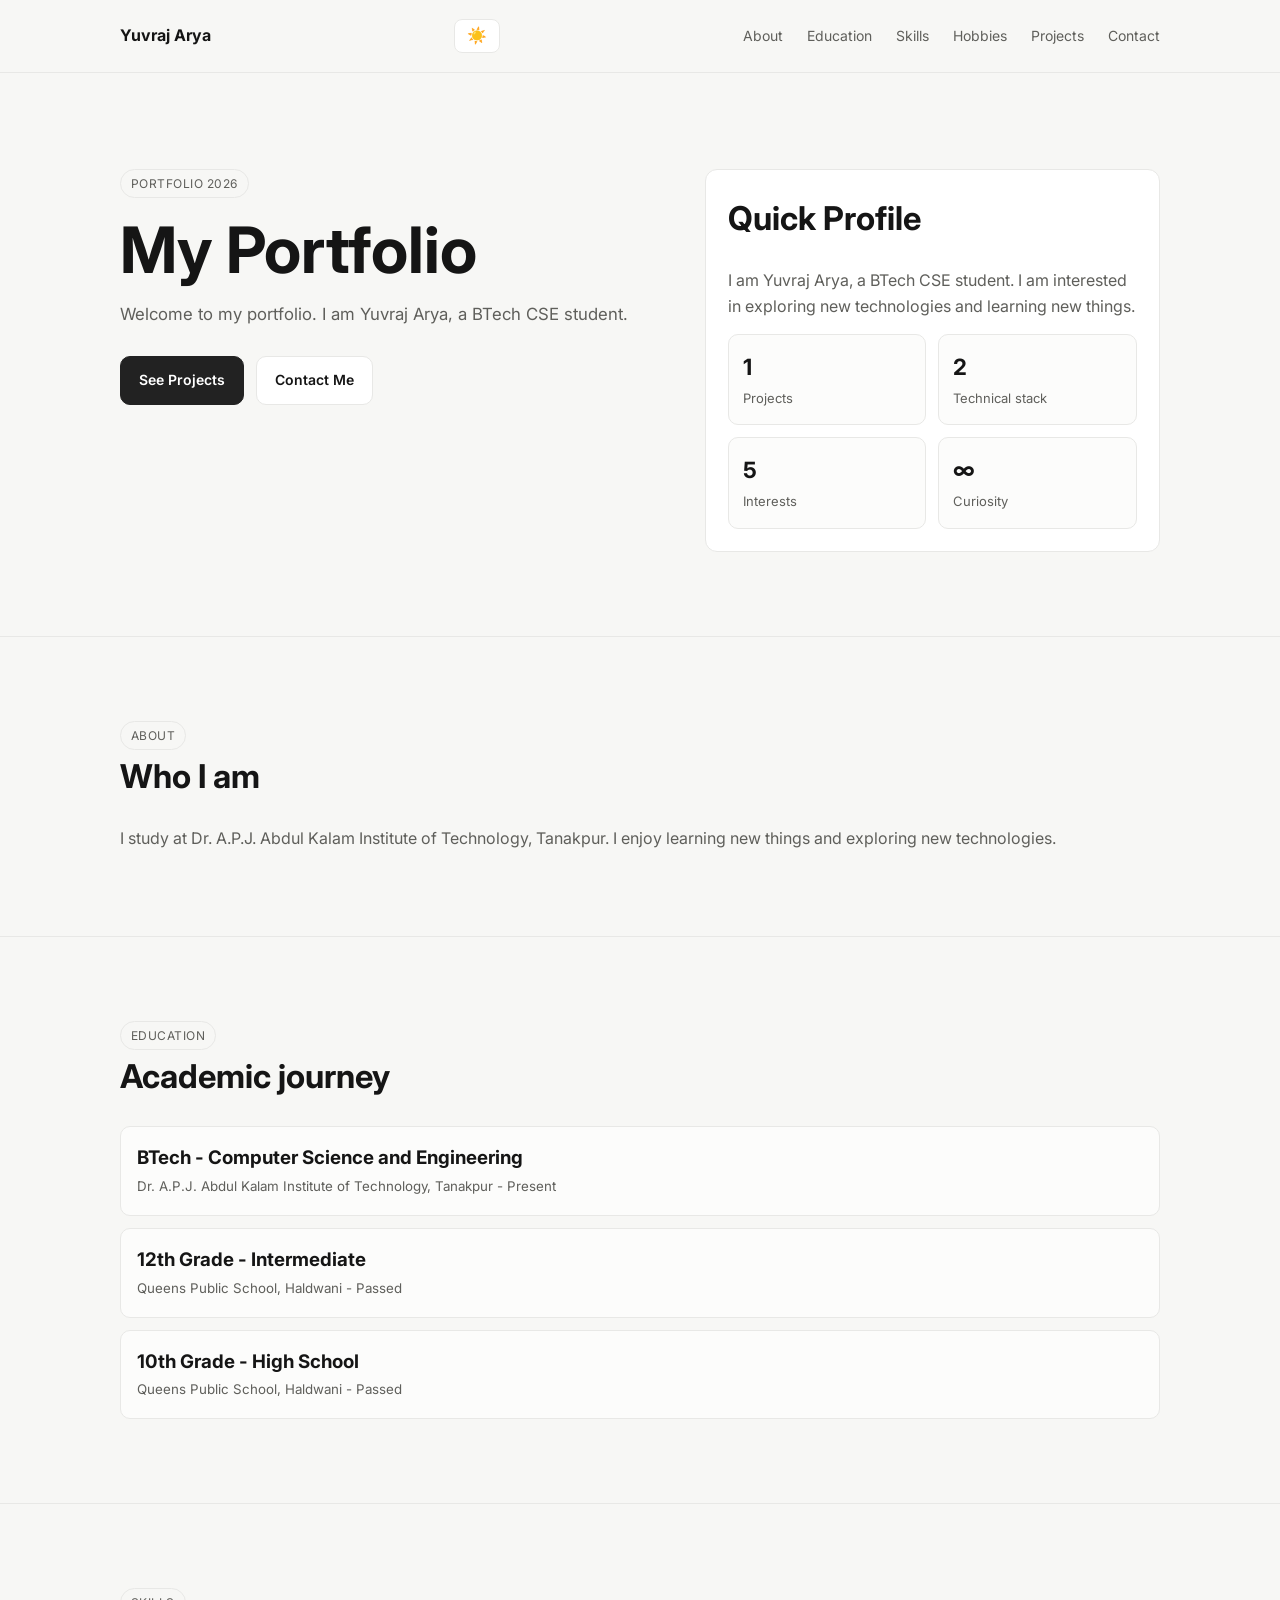
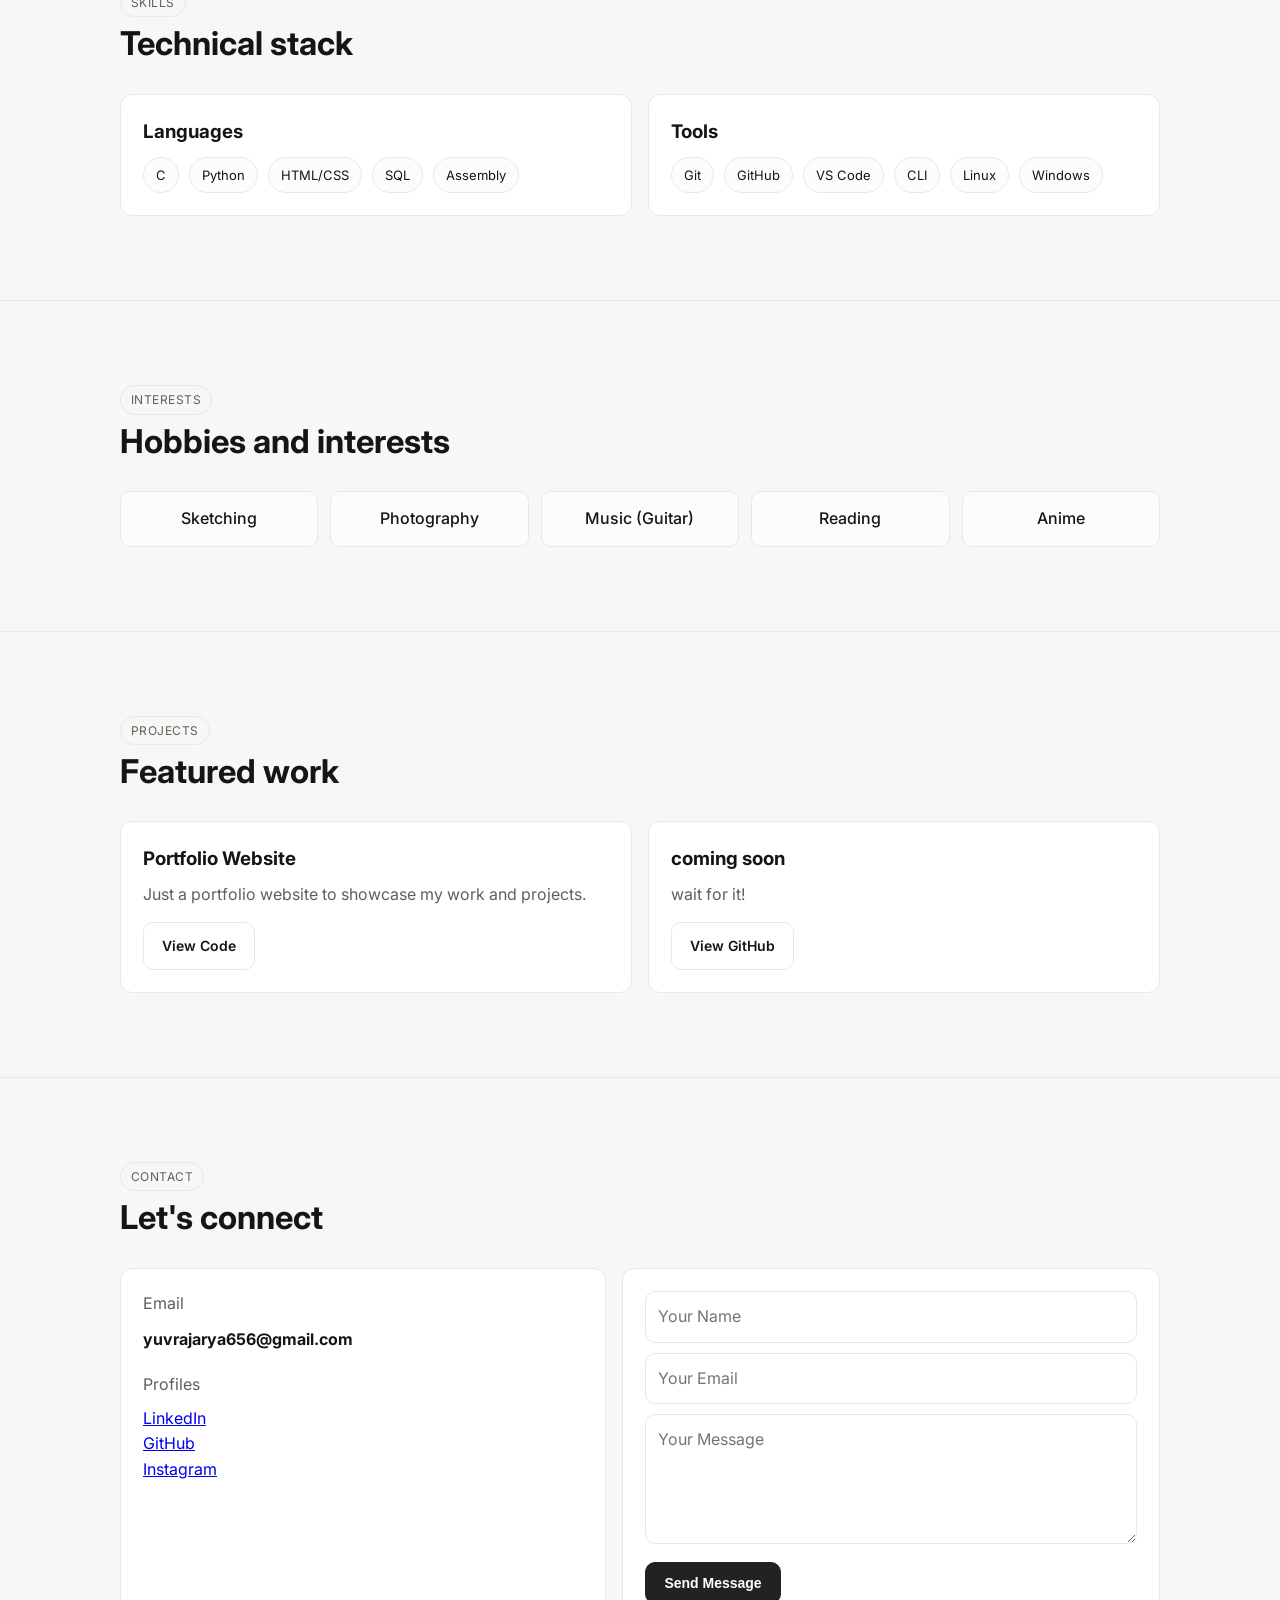
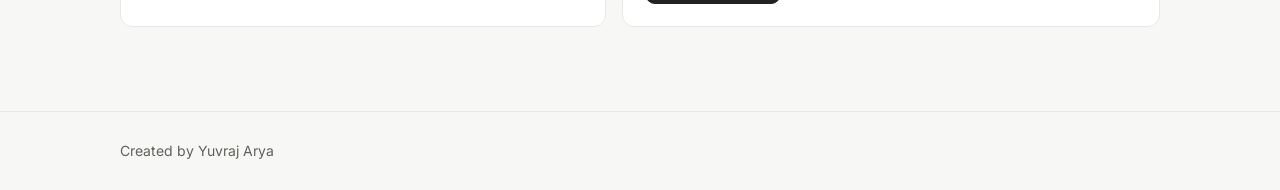
==== commit b936b9f3: "Update index.html" ====
--- a/index.html
+++ b/index.html
@@ -127,7 +127,7 @@
           <article class="card project">
             <h3>Portfolio Website</h3>
             <p>Just a portfolio website to showcase my work and projects.</p>
-            <a class="btn" href="https://github.com/aryayuvraj007" target="_blank" rel="noreferrer">View Code</a>
+            <a class="btn" href="https://github.com/aryayuvraj007/portfolio-website" target="_blank" rel="noreferrer">View Code</a>
           </article>
           <article class="card project">
             <h3>coming soon</h3>
--- a/style.css
+++ b/style.css
@@ -1,643 +1,204 @@
-/* ===== CSS Variables & Theming ===== */
 :root {
-    /* Light Theme */
-    --bg-color: #ffffff;
-    --text-color: #111111;
-    --text-muted: #555555;
-    --primary-color: #e63946;
-    --primary-hover: #d32f2f;
-    --glass-bg: rgba(255, 255, 255, 0.6);
-    --glass-border: rgba(255, 255, 255, 0.5);
-    --glass-shadow: 0 8px 32px 0 rgba(230, 57, 70, 0.1);
-    --nav-bg: rgba(255, 255, 255, 0.8);
-}
-
-[data-theme="dark"] {
-    /* Dark Theme */
-    --bg-color: #0a0a0a;
-    --text-color: #f8fafc;
-    --text-muted: #a0a0a0;
-    --primary-color: #ff3333;
-    --primary-hover: #d32f2f;
-    --glass-bg: rgba(20, 20, 20, 0.7);
-    --glass-border: rgba(255, 51, 51, 0.15);
-    --glass-shadow: 0 8px 32px 0 rgba(0, 0, 0, 0.5);
-    --nav-bg: rgba(10, 10, 10, 0.8);
-}
-
-/* ===== Base Styles ===== */
-* {
-    margin: 0;
-    padding: 0;
-    box-sizing: border-box;
-    font-family: 'Poppins', sans-serif;
-    scroll-behavior: smooth;
-}
-
+  --bg: #f7f7f5;
+  --surface: #ffffff;
+  --line: #e8e8e6;
+  --text: #151515;
+  --muted: #5f5f5b;
+  --accent: #222222;
+  --radius: 12px;
+  --max: 1040px;
+  --nav-bg: rgba(247, 247, 245, 0.85);
+  --soft: #fcfcfb;
+}
+
+html[data-theme="dark"] {
+  --bg: #111111;
+  --surface: #181818;
+  --line: #2a2a2a;
+  --text: #f2f2f2;
+  --muted: #b8b8b8;
+  --accent: #f2f2f2;
+  --nav-bg: rgba(17, 17, 17, 0.85);
+  --soft: #141414;
+}
+
+* { box-sizing: border-box; margin: 0; padding: 0; }
+html { scroll-behavior: smooth; }
 body {
-    background-color: var(--bg-color);
-    color: var(--text-color);
-    transition: background-color 0.3s ease, color 0.3s ease;
-    overflow-x: hidden;
-}
-
-/* Background Animated Blobs */
-.bg-shape {
-    position: fixed;
-    border-radius: 50%;
-    filter: blur(100px);
-    z-index: -1;
-    opacity: 0.5;
-    animation: float 10s infinite alternate;
-}
-
-.bg-shape-1 {
-    width: 400px;
-    height: 400px;
-    background: var(--primary-color);
-    top: -100px;
-    left: -100px;
-}
-
-.bg-shape-2 {
-    width: 500px;
-    height: 500px;
-    background: #8b0000;
-    bottom: -150px;
-    right: -100px;
-    animation-delay: -5s;
-}
-
-@keyframes float {
-    0% {
-        transform: translate(0, 0);
-    }
-
-    100% {
-        transform: translate(50px, 50px);
-    }
-}
-
-/* ===== Typography & Utilities ===== */
-.container {
-    max-width: 1100px;
-    margin: 0 auto;
-    padding: 80px 20px;
-}
-
-.section-title {
-    text-align: center;
-    font-size: 2.5rem;
-    margin-bottom: 3rem;
-    position: relative;
-}
-
-.section-title::after {
-    content: '';
-    display: block;
-    width: 60px;
-    height: 4px;
-    background: var(--primary-color);
-    margin: 10px auto 0;
-    border-radius: 2px;
-}
-
-.highlight {
-    color: var(--primary-color);
-}
-
-/* Glassmorphism Utility */
-.glass-card {
-    background: var(--glass-bg);
-    backdrop-filter: blur(12px);
-    -webkit-backdrop-filter: blur(12px);
-    border: 1px solid var(--glass-border);
-    border-radius: 20px;
-    padding: 2rem;
-    box-shadow: var(--glass-shadow);
-    transition: transform 0.3s ease, box-shadow 0.3s ease;
-}
-
-.glass-card:hover {
-    transform: translateY(-5px);
-    box-shadow: 0 15px 40px 0 rgba(0, 0, 0, 0.15);
-}
-
-/* Buttons */
+  font-family: "Inter", system-ui, -apple-system, Segoe UI, Roboto, sans-serif;
+  background: var(--bg);
+  color: var(--text);
+  line-height: 1.6;
+}
+
+.wrap { width: min(92%, var(--max)); margin: 0 auto; }
+.chip {
+  display: inline-block;
+  padding: 4px 10px;
+  border: 1px solid var(--line);
+  border-radius: 999px;
+  font-size: 12px;
+  color: var(--muted);
+  letter-spacing: 0.04em;
+  text-transform: uppercase;
+}
+
+nav {
+  position: sticky;
+  top: 0;
+  z-index: 20;
+  background: var(--nav-bg);
+  backdrop-filter: blur(8px);
+  border-bottom: 1px solid var(--line);
+}
+.nav-row {
+  min-height: 72px;
+  display: flex;
+  align-items: center;
+  justify-content: space-between;
+  gap: 20px;
+}
+.brand { font-weight: 700; text-decoration: none; color: var(--text); }
+.links { display: flex; gap: 24px; list-style: none; }
+.links a { text-decoration: none; color: var(--muted); font-size: 14px; }
+.links a:hover { color: var(--text); }
+.menu-btn {
+  display: none;
+  border: 1px solid var(--line);
+  border-radius: 8px;
+  padding: 8px 10px;
+  background: var(--surface);
+  color: var(--text);
+  cursor: pointer;
+}
+.theme-btn {
+  border: 1px solid var(--line);
+  border-radius: 8px;
+  padding: 8px 12px;
+  background: var(--surface);
+  color: var(--text);
+  cursor: pointer;
+  font-size: 16px;
+  line-height: 1;
+}
+
+section { padding: 84px 0; border-bottom: 1px solid var(--line); }
+h1 { font-size: clamp(2.2rem, 6vw, 4rem); line-height: 1.05; margin: 18px 0; }
+h2 { font-size: clamp(1.45rem, 3vw, 2.05rem); margin-bottom: 24px; }
+p { color: var(--muted); }
+
+.hero { padding-top: 96px; }
+.hero-grid {
+  display: grid;
+  grid-template-columns: 1.1fr 0.9fr;
+  gap: 28px;
+  align-items: start;
+}
+.lead { font-size: 1.05rem; max-width: 62ch; }
+.cta { display: flex; gap: 12px; flex-wrap: wrap; margin-top: 28px; }
 .btn {
-    display: inline-block;
-    padding: 12px 28px;
-    border-radius: 30px;
-    text-decoration: none;
-    font-weight: 500;
-    transition: all 0.3s ease;
-    cursor: pointer;
-    border: none;
-    font-size: 1rem;
-}
-
-.primary-btn {
-    background: var(--primary-color);
-    color: #fff;
-    box-shadow: 0 4px 15px rgba(255, 51, 51, 0.3);
-}
-
-.primary-btn:hover {
-    background: var(--primary-hover);
-    transform: translateY(-2px);
-}
-
-.secondary-btn {
-    background: transparent;
-    color: var(--text-color);
-    border: 1px solid var(--text-color);
-}
-
-.secondary-btn:hover {
-    background: var(--text-color);
-    color: var(--bg-color);
-}
-
-/* ===== Navigation ===== */
-.glass-nav {
-    position: fixed;
-    top: 0;
-    width: 100%;
-    z-index: 1000;
-    background: var(--nav-bg);
-    backdrop-filter: blur(10px);
-    border-bottom: 1px solid var(--glass-border);
-}
-
-.nav-container {
-    max-width: 1100px;
-    margin: 0 auto;
-    padding: 15px 20px;
-    display: flex;
-    justify-content: space-between;
-    align-items: center;
-}
-
-.logo {
-    font-size: 1.5rem;
-    font-weight: 700;
-    text-decoration: none;
-    color: var(--text-color);
-    letter-spacing: 1px;
-}
-
-.nav-links {
-    display: flex;
-    list-style: none;
-    gap: 2rem;
-}
-
-.nav-links a {
-    text-decoration: none;
-    color: var(--text-color);
-    font-weight: 500;
-    transition: color 0.3s ease;
-}
-
-.nav-links a:hover {
-    color: var(--primary-color);
-}
-
-.nav-controls {
-    display: flex;
-    align-items: center;
-    gap: 15px;
-}
-
-#theme-toggle {
-    background: transparent;
-    border: none;
-    color: var(--text-color);
-    font-size: 1.2rem;
-    cursor: pointer;
-    outline: none;
-}
-
-.hamburger {
+  display: inline-block;
+  text-decoration: none;
+  padding: 12px 18px;
+  border-radius: 10px;
+  border: 1px solid var(--line);
+  color: var(--text);
+  background: var(--surface);
+  font-weight: 600;
+  font-size: 14px;
+}
+.btn.primary { background: var(--accent); color: #fff; border-color: var(--accent); }
+
+.card {
+  background: var(--surface);
+  border: 1px solid var(--line);
+  border-radius: var(--radius);
+  padding: 22px;
+}
+.kpis {
+  display: grid;
+  grid-template-columns: repeat(2, 1fr);
+  gap: 12px;
+  margin-top: 14px;
+}
+.kpi {
+  border: 1px solid var(--line);
+  border-radius: 10px;
+  padding: 14px;
+  background: var(--soft);
+}
+.kpi strong { font-size: 1.4rem; display: block; }
+.kpi span { font-size: 13px; color: var(--muted); }
+
+.grid-2 { display: grid; grid-template-columns: 1fr 1fr; gap: 16px; }
+.list { list-style: none; display: flex; flex-wrap: wrap; gap: 10px; }
+.pill {
+  border: 1px solid var(--line);
+  border-radius: 999px;
+  padding: 7px 12px;
+  font-size: 13px;
+  background: var(--soft);
+}
+.project h3 { margin-bottom: 8px; }
+.project p { margin-bottom: 14px; }
+
+.timeline { display: grid; gap: 12px; }
+.row {
+  border: 1px solid var(--line);
+  border-radius: 10px;
+  padding: 16px;
+  background: var(--soft);
+}
+.row small { color: var(--muted); }
+.hobby-grid {
+  display: grid;
+  grid-template-columns: repeat(5, minmax(0, 1fr));
+  gap: 12px;
+}
+.hobby-item {
+  border: 1px solid var(--line);
+  border-radius: 10px;
+  padding: 14px;
+  background: var(--soft);
+  text-align: center;
+  font-weight: 500;
+  color: var(--text);
+}
+
+.contact-grid { display: grid; grid-template-columns: 0.95fr 1.05fr; gap: 16px; }
+input, textarea {
+  width: 100%;
+  border: 1px solid var(--line);
+  border-radius: 10px;
+  padding: 12px;
+  font: inherit;
+  background: var(--surface);
+  margin-bottom: 10px;
+}
+textarea { min-height: 130px; resize: vertical; }
+
+footer { padding: 28px 0; }
+footer p { font-size: 14px; }
+
+.reveal { opacity: 0; transform: translateY(18px); transition: 0.45s ease; }
+.reveal.show { opacity: 1; transform: none; }
+
+@media (max-width: 860px) {
+  .menu-btn { display: inline-block; }
+  .theme-btn { margin-left: auto; }
+  .links {
     display: none;
-    font-size: 1.5rem;
-    cursor: pointer;
-}
-
-/* ===== Hero Section ===== */
-#hero {
-    min-height: 100vh;
-    display: flex;
-    align-items: center;
-    justify-content: space-between;
-    padding-top: 100px;
-    gap: 2rem;
-}
-
-.hero-content h1 {
-    font-size: 3.5rem;
-    line-height: 1.2;
-    margin-bottom: 10px;
-}
-
-.hero-content h2 {
-    font-size: 1.8rem;
-    color: var(--text-muted);
-    margin-bottom: 20px;
-    font-weight: 500;
-}
-
-.hero-content p {
-    font-size: 1.1rem;
-    color: var(--text-muted);
-    margin-bottom: 30px;
-    max-width: 500px;
-    line-height: 1.6;
-}
-
-.hero-btns {
-    display: flex;
-    gap: 15px;
-}
-
-.hero-image {
-    flex-shrink: 0;
-}
-
-.hero-image img {
-    width: 350px;
-    height: 350px;
-    object-fit: cover;
-    border-radius: 50%;
-    border: 5px solid var(--glass-border);
-    box-shadow: var(--glass-shadow);
-    animation: blobMorph 8s ease-in-out infinite;
-}
-
-@keyframes blobMorph {
-
-    0%,
-    100% {
-        border-radius: 60% 40% 30% 70% / 60% 30% 70% 40%;
-    }
-
-    50% {
-        border-radius: 30% 60% 70% 40% / 50% 60% 30% 60%;
-    }
-}
-
-/* ===== About Section ===== */
-.about-content {
-    font-size: 1.1rem;
-    line-height: 1.8;
-    color: var(--text-muted);
-}
-
-/* ===== Education Timeline ===== */
-.timeline {
-    position: relative;
-    max-width: 800px;
-    margin: 0 auto;
-}
-
-.timeline::before {
-    content: '';
     position: absolute;
-    width: 2px;
-    background: var(--primary-color);
-    top: 0;
-    bottom: 0;
-    left: 20px;
-}
-
-.timeline-item {
-    position: relative;
-    margin-bottom: 30px;
-    padding-left: 60px;
-}
-
-.timeline-dot {
-    position: absolute;
-    width: 16px;
-    height: 16px;
-    background: var(--primary-color);
-    border-radius: 50%;
-    left: 13px;
-    top: 20px;
-    border: 3px solid var(--bg-color);
-}
-
-.timeline-content h3 {
-    font-size: 1.3rem;
-    margin-bottom: 5px;
-}
-
-.timeline-content h4 {
-    font-size: 1rem;
-    font-weight: 500;
-    color: var(--primary-color);
-    margin-bottom: 10px;
-}
-
-.timeline-content .date {
-    display: inline-block;
-    padding: 5px 12px;
-    background: rgba(255, 51, 51, 0.1);
-    border-radius: 20px;
-    font-size: 0.85rem;
-    margin-bottom: 15px;
-    color: var(--text-color);
-}
-
-/* ===== Skills Section ===== */
-.skills-grid {
-    display: grid;
-    grid-template-columns: repeat(auto-fit, minmax(280px, 1fr));
-    gap: 20px;
-}
-
-.skill-category h3 {
-    margin-bottom: 20px;
-    display: flex;
-    align-items: center;
+    top: 72px;
+    right: 4%;
+    background: var(--surface);
+    border: 1px solid var(--line);
+    border-radius: 10px;
+    padding: 12px;
+    flex-direction: column;
     gap: 10px;
-    font-size: 1.3rem;
-}
-
-.skill-category h3 i {
-    color: var(--primary-color);
-}
-
-.tags {
-    display: flex;
-    flex-wrap: wrap;
-    gap: 10px;
-}
-
-.tags span {
-    background: rgba(255, 51, 51, 0.1);
-    border: 1px solid var(--primary-color);
-    padding: 8px 15px;
-    border-radius: 20px;
-    font-size: 0.9rem;
-}
-
-/* ===== Hobbies Section ===== */
-.hobbies-grid {
-    display: grid;
-    grid-template-columns: repeat(auto-fit, minmax(150px, 1fr));
-    gap: 20px;
-    text-align: center;
-}
-
-.hobby-card {
-    transition: all 0.4s cubic-bezier(0.175, 0.885, 0.32, 1.275);
-}
-
-.hobby-card:hover {
-    transform: translateY(-10px);
-    border-color: rgba(255, 255, 255, 0.3);
-}
-
-.hobby-card i {
-    font-size: 3rem;
-    margin-bottom: 20px;
-    transition: transform 0.4s ease;
-}
-
-.hobby-card:hover i {
-    transform: scale(1.15) rotate(5deg);
-}
-
-/* Vibrant Colors for Hobbies Icons */
-.hobby-card:nth-child(1) i {
-    color: #ff6b6b;
-    /* Red/Pink for Guitar */
-    filter: drop-shadow(0 0 12px rgba(255, 107, 107, 0.6));
-}
-
-.hobby-card:nth-child(2) i {
-    color: #4facfe;
-    /* Blue for Music */
-    filter: drop-shadow(0 0 12px rgba(79, 172, 254, 0.6));
-}
-
-.hobby-card:nth-child(3) i {
-    color: #00f2fe;
-    /* Cyan for Tech */
-    filter: drop-shadow(0 0 12px rgba(0, 242, 254, 0.6));
-}
-
-.hobby-card:nth-child(4) i {
-    color: #f6d365;
-    /* Yellow for Sketching */
-    filter: drop-shadow(0 0 12px rgba(246, 211, 101, 0.6));
-}
-
-.hobby-card:nth-child(5) i {
-    color: #a18cd1;
-    /* Purple for Anime */
-    filter: drop-shadow(0 0 12px rgba(161, 140, 209, 0.6));
-}
-
-.hobby-card:nth-child(6) i {
-    color: #ff9a9e;
-    /* Peach/Pink for Photography */
-    filter: drop-shadow(0 0 12px rgba(255, 154, 158, 0.6));
-}
-
-/* ===== Projects Section ===== */
-.projects-grid {
-    display: grid;
-    grid-template-columns: repeat(auto-fit, minmax(300px, 1fr));
-    gap: 30px;
-}
-
-.project-content h3 {
-    font-size: 1.4rem;
-    margin-bottom: 15px;
-}
-
-.project-content p {
-    color: var(--text-muted);
-    margin-bottom: 20px;
-    line-height: 1.6;
-}
-
-.project-tags {
-    margin-bottom: 20px;
-    display: flex;
-    gap: 10px;
-}
-
-.project-tags span {
-    font-size: 0.8rem;
-    padding: 4px 10px;
-    background: var(--bg-color);
-    border-radius: 12px;
-}
-
-/* ===== Contact Section ===== */
-.contact-wrapper {
-    display: grid;
-    grid-template-columns: 1fr 1.5fr;
-    gap: 40px;
-}
-
-.info-item {
-    display: flex;
-    align-items: center;
-    gap: 15px;
-    margin: 25px 0;
-}
-
-.info-item i {
-    font-size: 1.5rem;
-    color: var(--primary-color);
-}
-
-.social-links {
-    display: flex;
-    gap: 15px;
-    margin-top: 30px;
-}
-
-.social-links a {
-    display: flex;
-    align-items: center;
-    justify-content: center;
-    width: 45px;
-    height: 45px;
-    border-radius: 50%;
-    background: var(--bg-color);
-    color: var(--text-color);
-    text-decoration: none;
-    font-size: 1.2rem;
-    transition: all 0.3s ease;
-}
-
-.social-links a:hover {
-    background: var(--primary-color);
-    color: #fff;
-    transform: translateY(-3px);
-}
-
-/* Form Styles */
-.contact-form {
-    display: flex;
-    flex-direction: column;
-    gap: 20px;
-}
-
-.input-group {
-    position: relative;
-}
-
-.input-group input,
-.input-group textarea {
-    width: 100%;
-    padding: 15px;
-    background: rgba(255, 255, 255, 0.05);
-    border: 1px solid var(--glass-border);
-    border-radius: 10px;
-    color: var(--text-color);
-    font-size: 1rem;
-    outline: none;
-    transition: border-color 0.3s;
-}
-
-.input-group input:focus,
-.input-group textarea:focus {
-    border-color: var(--primary-color);
-}
-
-.input-group label {
-    position: absolute;
-    left: 15px;
-    top: 15px;
-    color: var(--text-muted);
-    transition: all 0.3s ease;
-    pointer-events: none;
-}
-
-/* Floating Label Animation */
-.input-group input:focus~label,
-.input-group input:not(:placeholder-shown)~label,
-.input-group textarea:focus~label,
-.input-group textarea:not(:placeholder-shown)~label {
-    top: -10px;
-    left: 10px;
-    font-size: 0.8rem;
-    background: var(--bg-color);
-    padding: 0 5px;
-    color: var(--primary-color);
-}
-
-/* ===== Footer ===== */
-footer {
-    text-align: center;
-    padding: 20px 0;
-    border-top: 1px solid var(--glass-border);
-    backdrop-filter: blur(10px);
-}
-
-/* ===== Scroll Animations ===== */
-.hidden {
-    opacity: 0;
-    transform: translateY(30px);
-    transition: all 0.8s cubic-bezier(0.5, 0, 0, 1);
-}
-
-.show {
-    opacity: 1;
-    transform: translateY(0);
-}
-
-/* ===== Media Queries ===== */
-@media (max-width: 900px) {
-    #hero {
-        flex-direction: column-reverse;
-        text-align: center;
-        justify-content: center;
-    }
-
-    .hero-content h1 {
-        font-size: 2.8rem;
-    }
-
-    .hero-btns {
-        justify-content: center;
-    }
-
-    .contact-wrapper {
-        grid-template-columns: 1fr;
-    }
-}
-
-@media (max-width: 768px) {
-    .hamburger {
-        display: block;
-    }
-
-    .nav-links {
-        position: absolute;
-        top: 100%;
-        left: -100%;
-        width: 100%;
-        background: var(--nav-bg);
-        backdrop-filter: blur(15px);
-        flex-direction: column;
-        align-items: center;
-        padding: 20px 0;
-        transition: left 0.3s ease;
-    }
-
-    .nav-links.active {
-        left: 0;
-    }
-
-    .hero-image img {
-        width: 250px;
-        height: 250px;
-    }
-}
+    min-width: 180px;
+  }
+  .links.open { display: flex; }
+  .hero-grid, .grid-2, .contact-grid, .hobby-grid { grid-template-columns: 1fr; }
+}
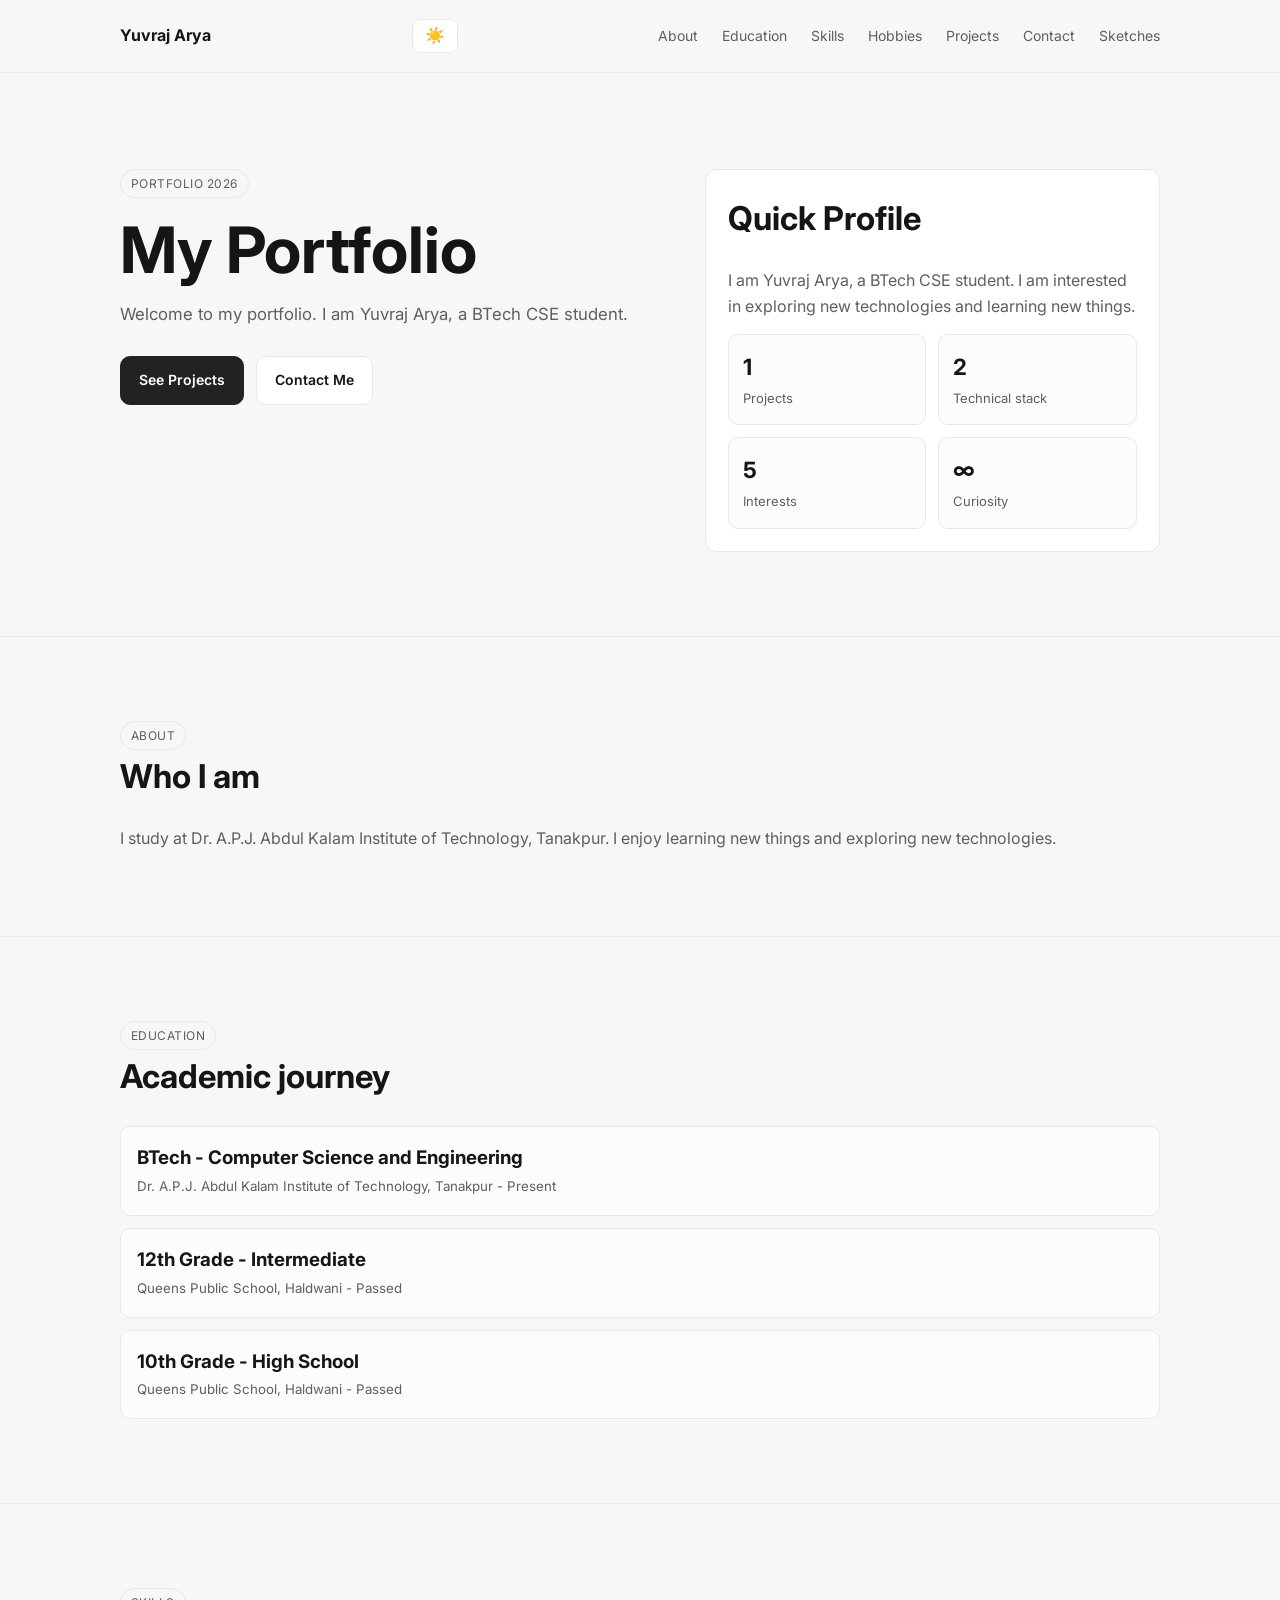
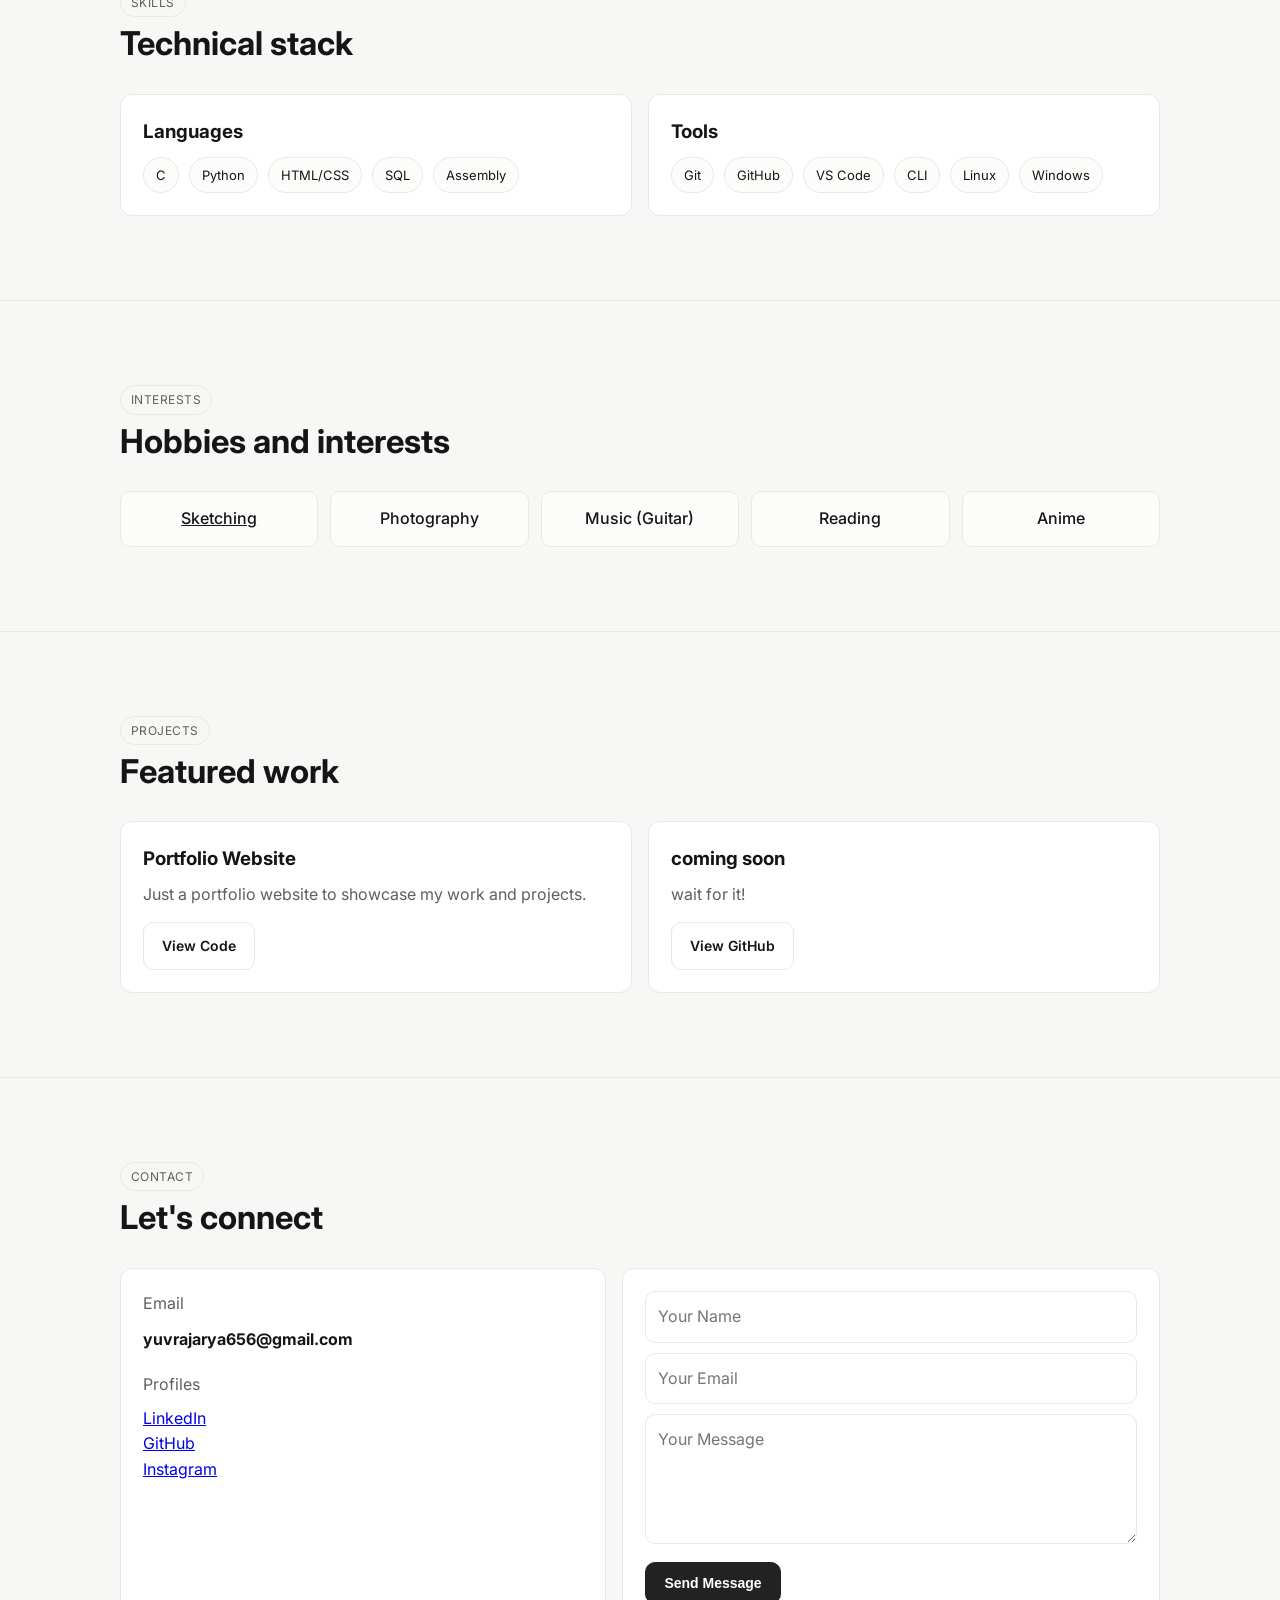
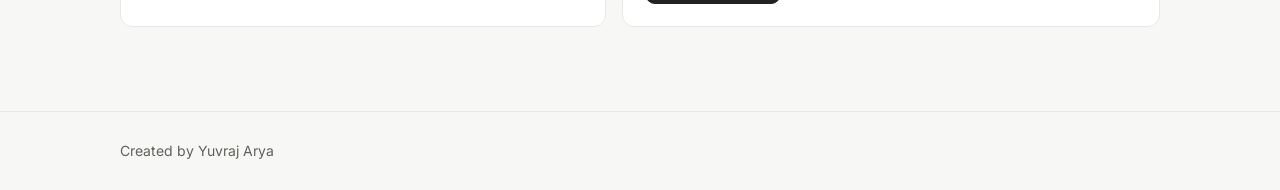
==== commit 1a5b08ae: "Add link to sketches and update portfolio link" ====
--- a/index.html
+++ b/index.html
@@ -22,6 +22,7 @@
         <li><a href="#hobbies">Hobbies</a></li>
         <li><a href="#projects">Projects</a></li>
         <li><a href="#contact">Contact</a></li>
+        <li><a href="sketches.html">Sketches</a></li>
       </ul>
     </div>
   </nav>
@@ -110,7 +111,7 @@
         <span class="chip">Interests</span>
         <h2>Hobbies and interests</h2>
         <div class="hobby-grid">
-          <div class="hobby-item">Sketching</div>
+          <a class="hobby-item" href="sketches.html">Sketching</a>
           <div class="hobby-item">Photography</div>
           <div class="hobby-item">Music (Guitar)</div>
           <div class="hobby-item">Reading</div>
@@ -127,7 +128,7 @@
           <article class="card project">
             <h3>Portfolio Website</h3>
             <p>Just a portfolio website to showcase my work and projects.</p>
-            <a class="btn" href="https://github.com/aryayuvraj007/portfolio-website" target="_blank" rel="noreferrer">View Code</a>
+            <a class="btn" href="https://github.com/aryayuvraj007" target="_blank" rel="noreferrer">View Code</a>
           </article>
           <article class="card project">
             <h3>coming soon</h3>
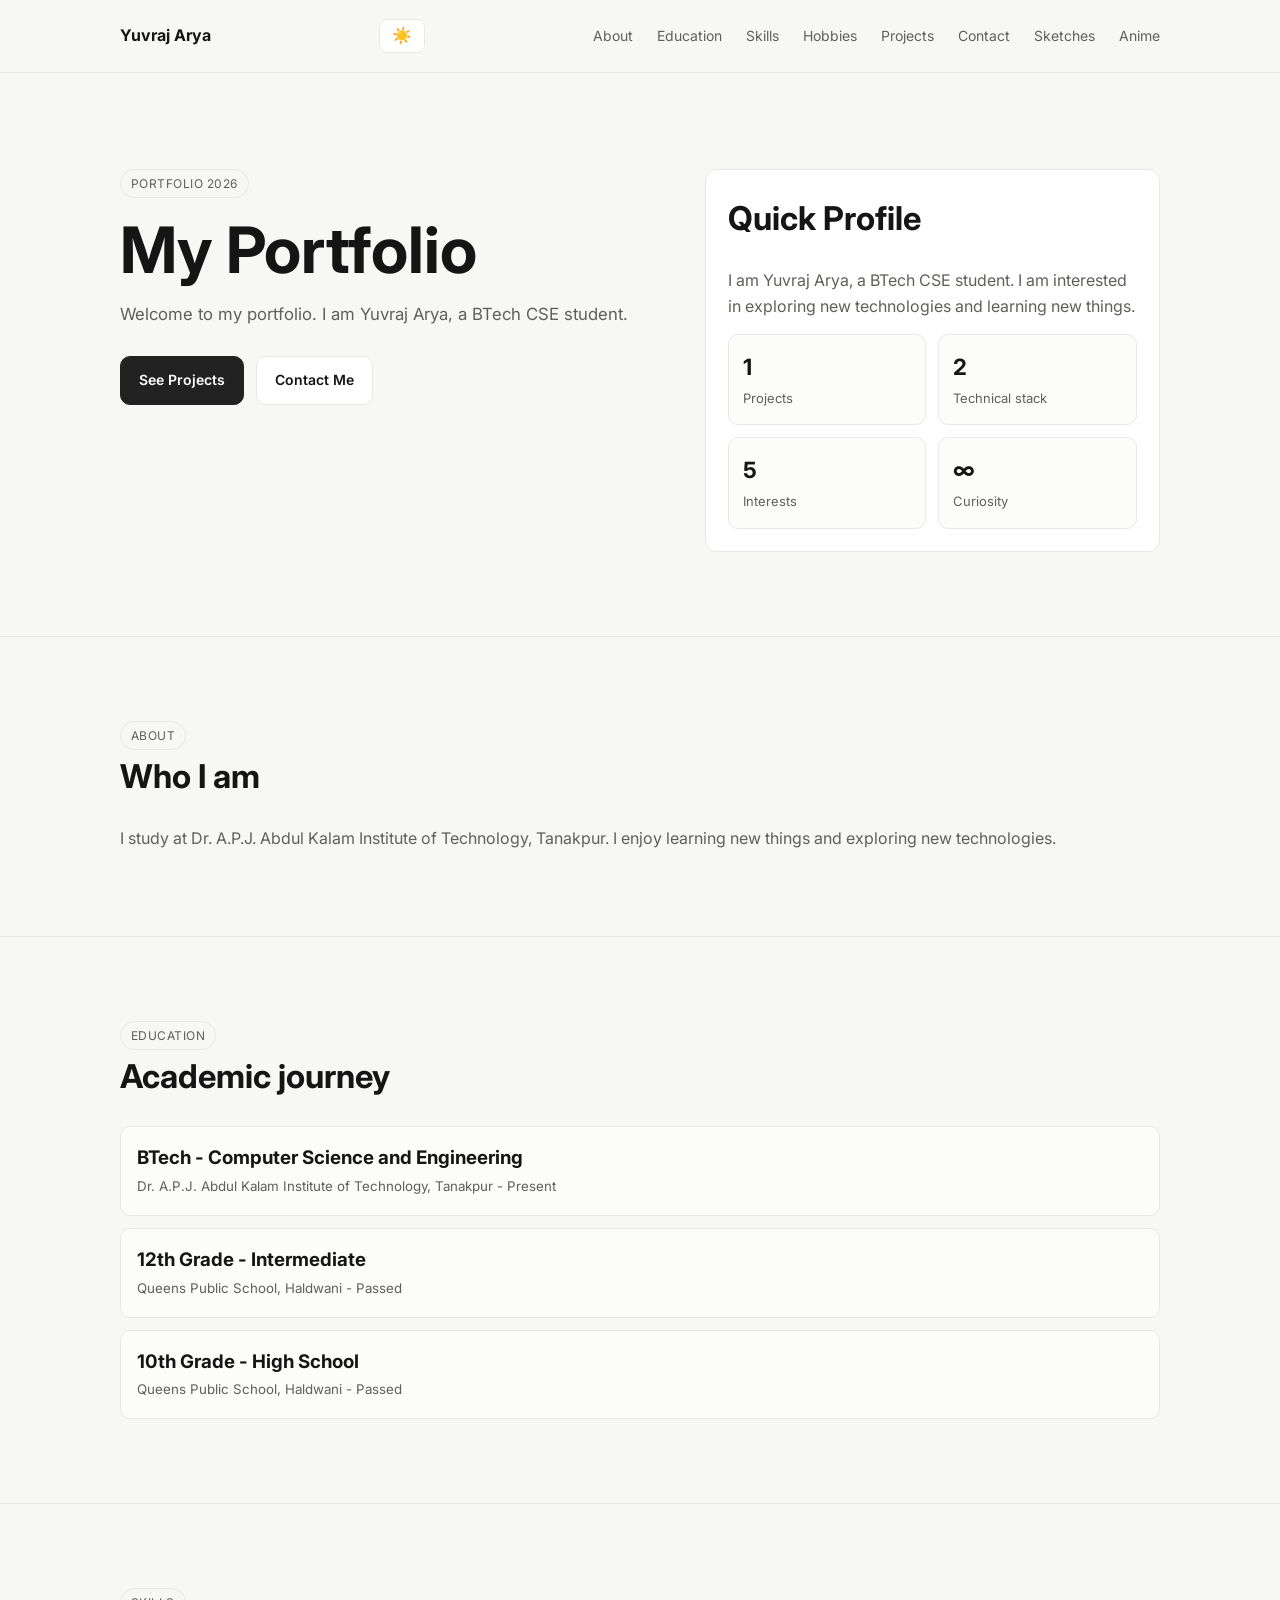
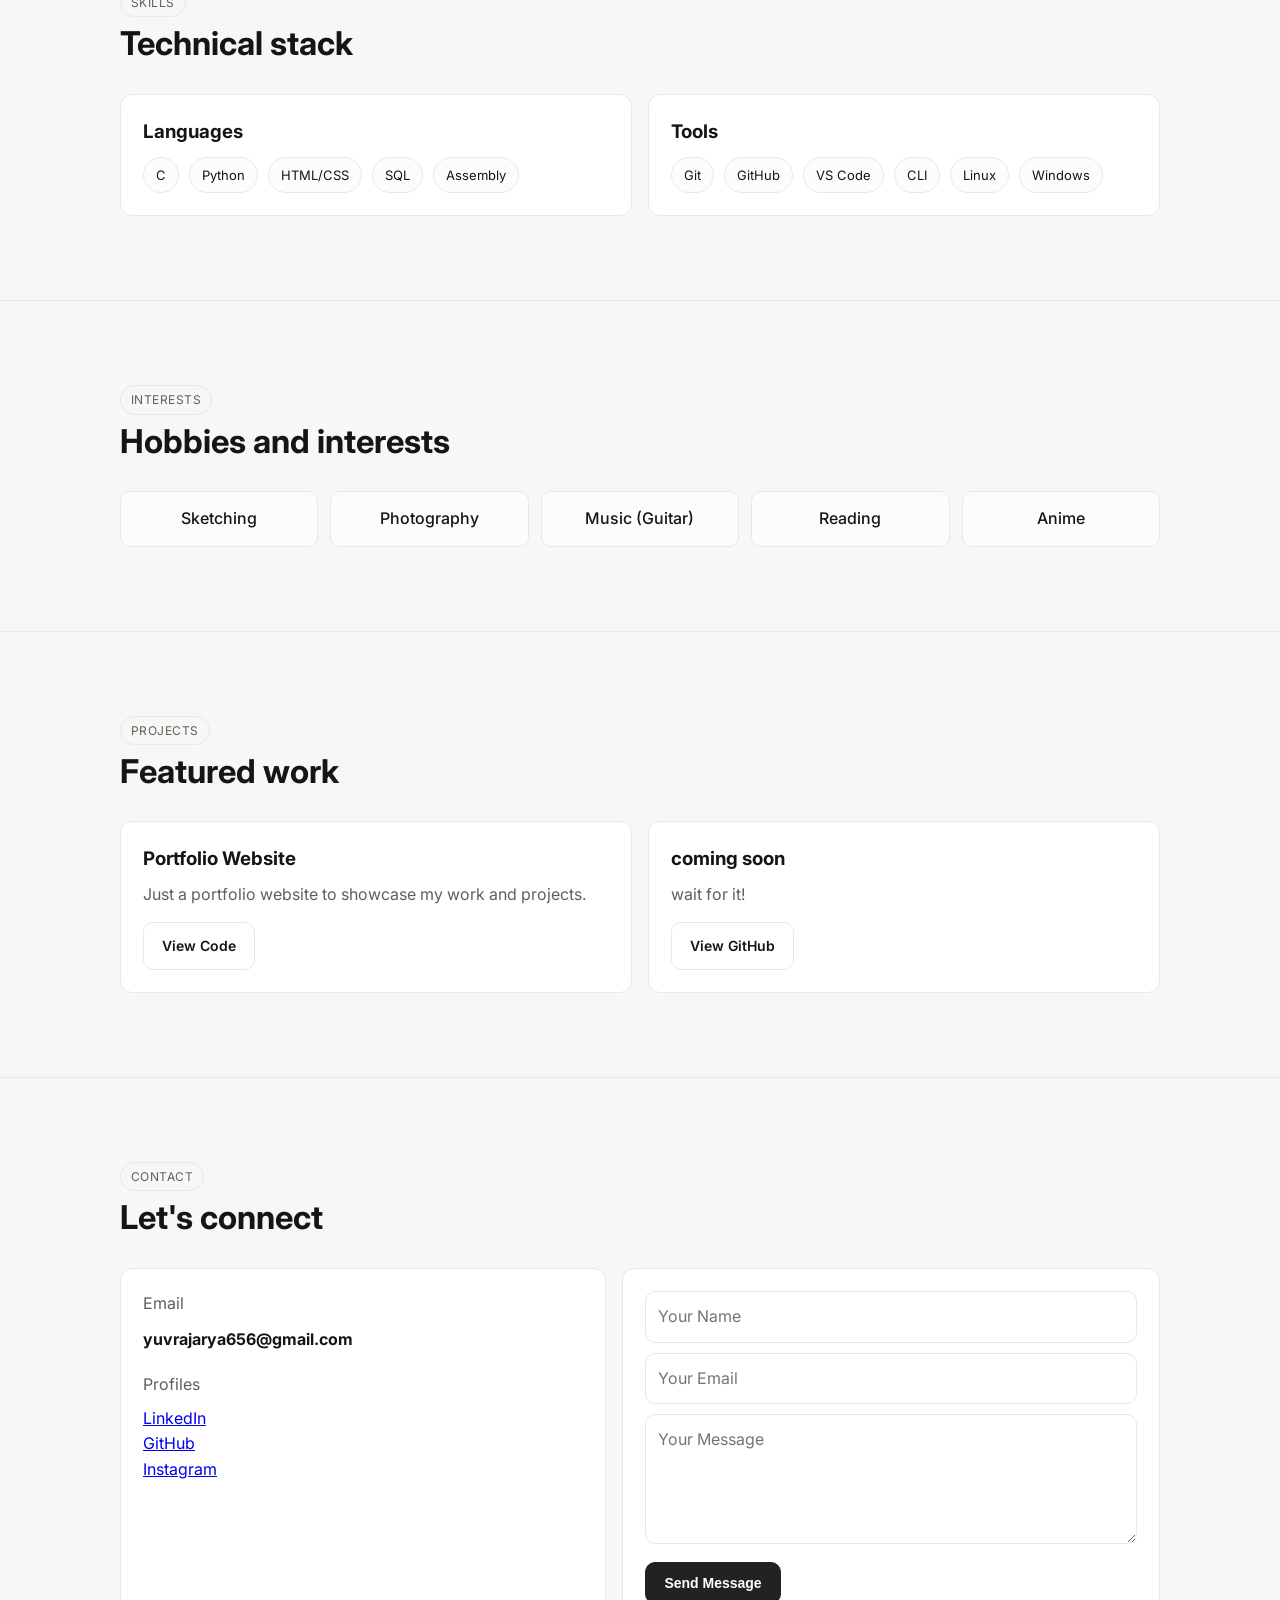
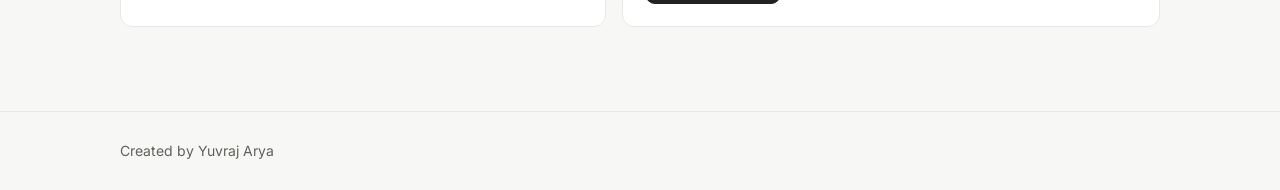
==== commit 947ed490: "Add Anime link to navigation and hobbies section" ====
--- a/index.html
+++ b/index.html
@@ -23,6 +23,7 @@
         <li><a href="#projects">Projects</a></li>
         <li><a href="#contact">Contact</a></li>
         <li><a href="sketches.html">Sketches</a></li>
+        <li><a href="anime.html">Anime</a></li>
       </ul>
     </div>
   </nav>
@@ -115,7 +116,7 @@
           <div class="hobby-item">Photography</div>
           <div class="hobby-item">Music (Guitar)</div>
           <div class="hobby-item">Reading</div>
-          <div class="hobby-item">Anime</div>
+          <a class="hobby-item" href="anime.html">Anime</a>
         </div>
       </div>
     </section>
--- a/style.css
+++ b/style.css
@@ -164,6 +164,48 @@
   font-weight: 500;
   color: var(--text);
 }
+a.hobby-item {
+  text-decoration: none;
+  display: block;
+  transition: border-color 0.2s ease, background 0.2s ease;
+}
+a.hobby-item:hover {
+  border-color: var(--text);
+  background: var(--surface);
+}
+
+.sketches-hero { padding: 72px 0 32px; border-bottom: 1px solid var(--line); }
+.sketches-hero h1 { margin-top: 12px; }
+.sketches-lead { max-width: 52ch; margin-top: 8px; }
+.sketches-gallery-section { padding: 48px 0 84px; border-bottom: none; }
+.sketch-gallery {
+  display: grid;
+  grid-template-columns: repeat(auto-fill, minmax(260px, 1fr));
+  gap: 16px;
+}
+.sketch-card {
+  display: block;
+  border: 1px solid var(--line);
+  border-radius: var(--radius);
+  overflow: hidden;
+  background: var(--surface);
+  text-decoration: none;
+  transition: border-color 0.2s ease, box-shadow 0.2s ease;
+}
+.sketch-card:hover {
+  border-color: var(--text);
+  box-shadow: 0 8px 24px rgba(0, 0, 0, 0.06);
+}
+html[data-theme="dark"] .sketch-card:hover {
+  box-shadow: 0 8px 28px rgba(0, 0, 0, 0.35);
+}
+.sketch-card img {
+  width: 100%;
+  height: auto;
+  display: block;
+}
+footer a { color: var(--muted); text-decoration: none; }
+footer a:hover { color: var(--text); }
 
 .contact-grid { display: grid; grid-template-columns: 0.95fr 1.05fr; gap: 16px; }
 input, textarea {
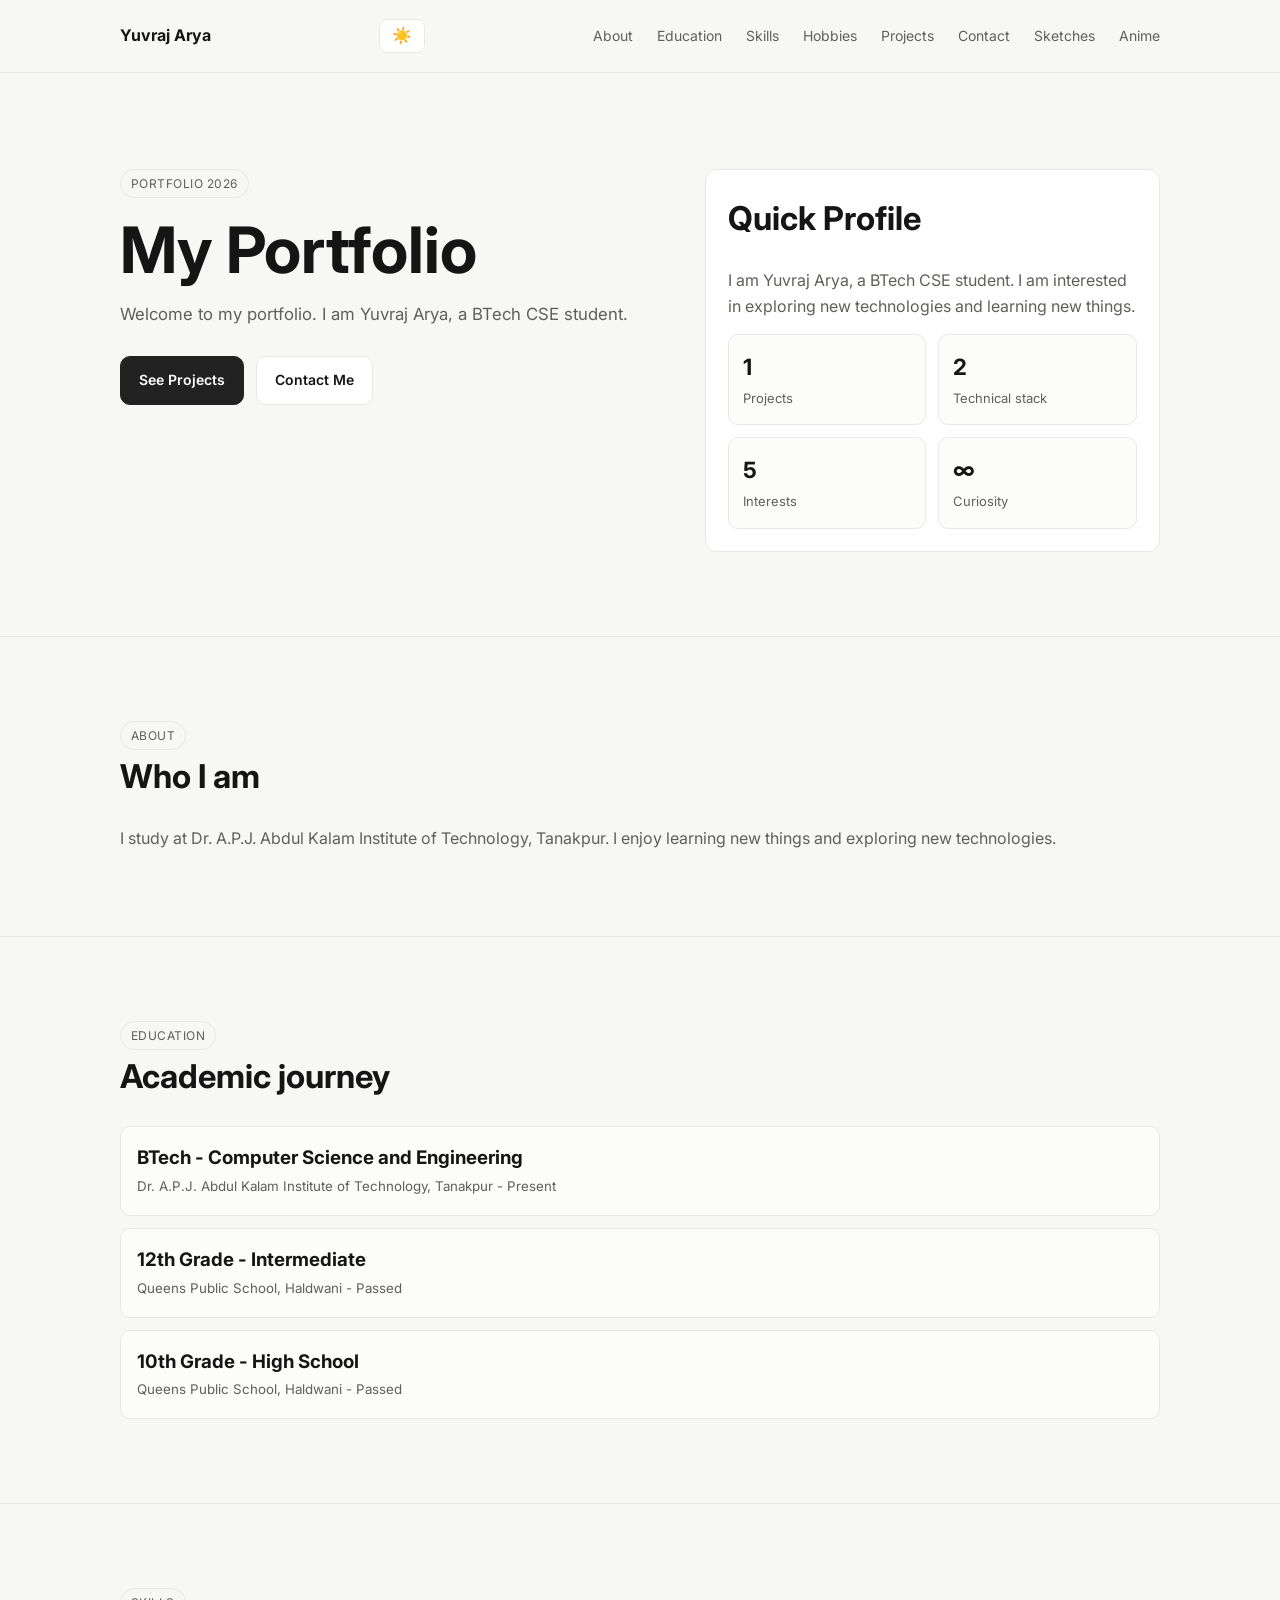
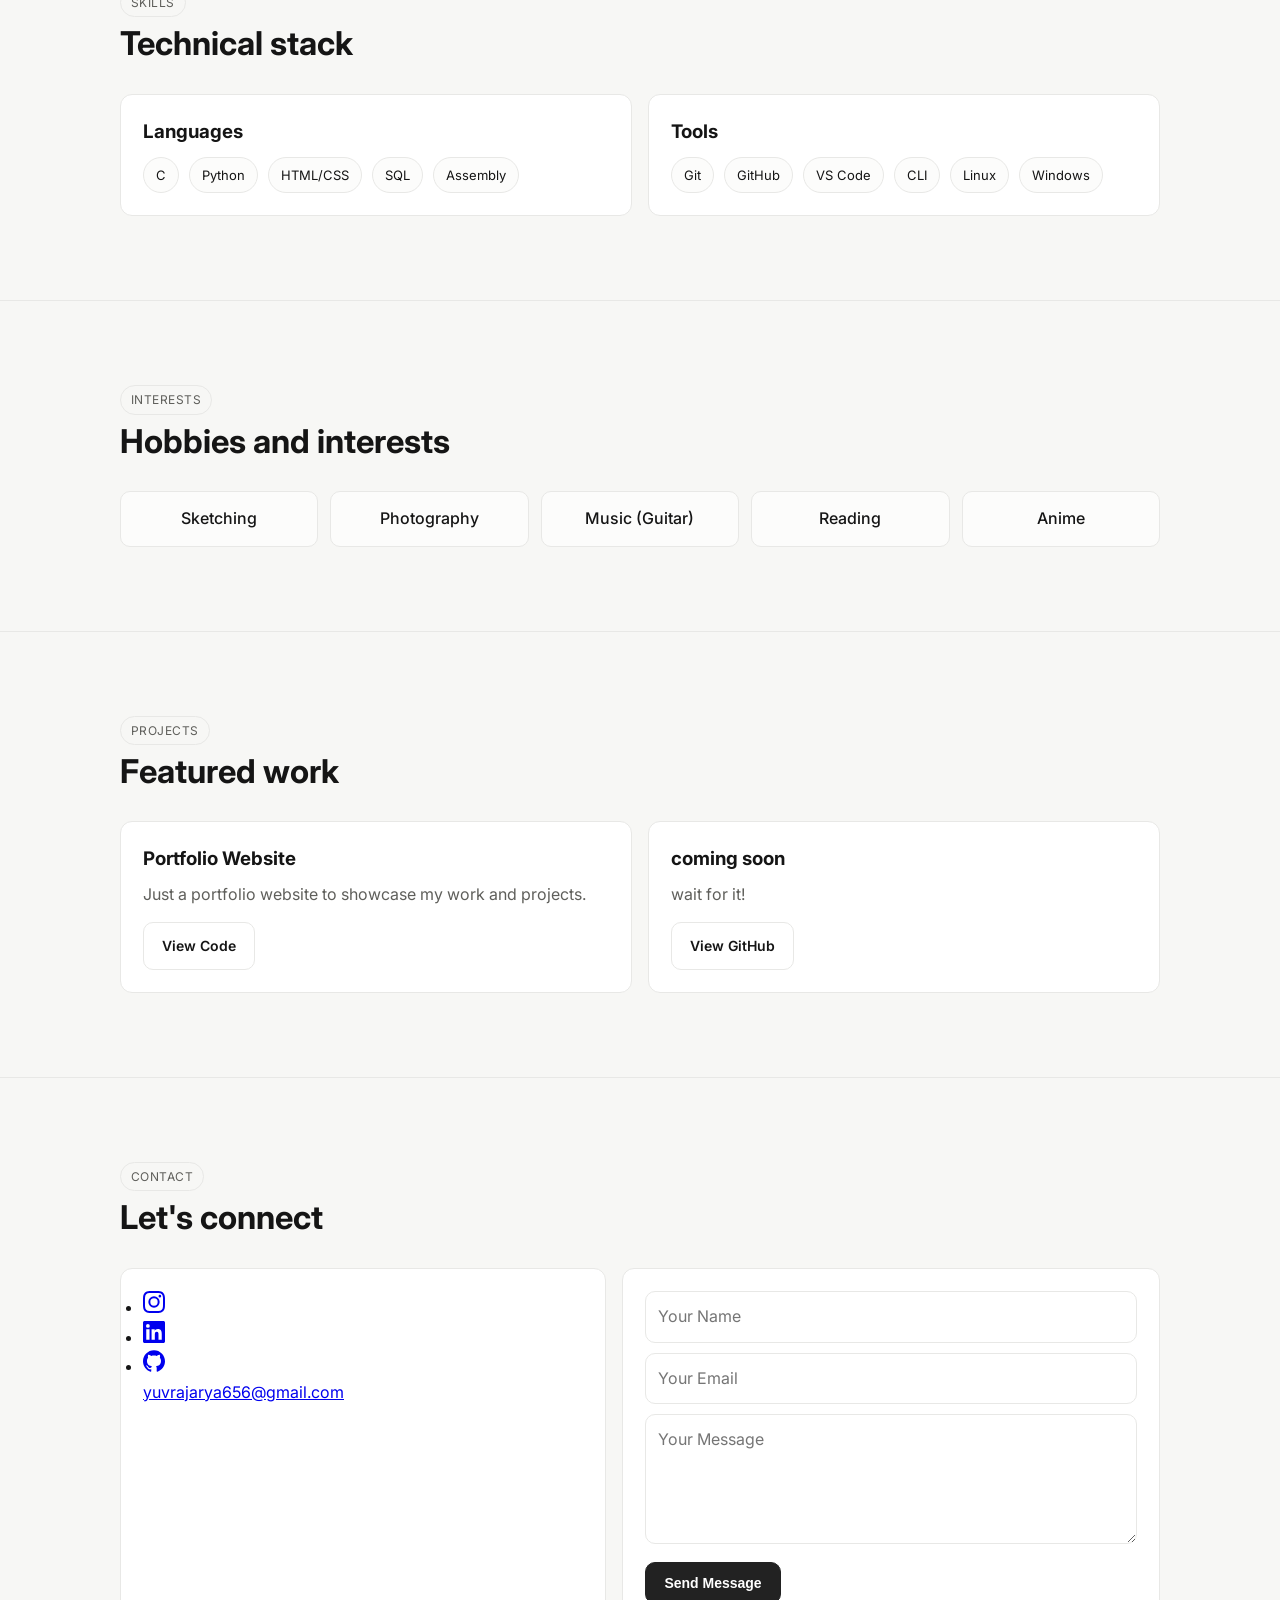
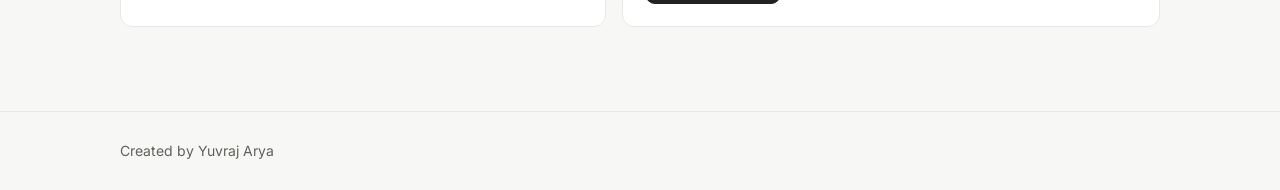
==== commit 38dabc60: "Add social media links section to contact page" ====
--- a/index.html
+++ b/index.html
@@ -145,13 +145,25 @@
         <span class="chip">Contact</span>
         <h2>Let's connect</h2>
         <div class="contact-grid">
-          <div class="card">
-            <p style="margin-bottom:10px;">Email</p>
-            <p style="margin-bottom:20px;"><strong style="color:var(--text);">yuvrajarya656@gmail.com</strong></p>
-            <p style="margin-bottom:8px;">Profiles</p>
-            <p><a href="https://www.linkedin.com/in/yuvraj-arya-b4967434a/" target="_blank" rel="noreferrer">LinkedIn</a></p>
-            <p><a href="https://github.com/aryayuvraj007" target="_blank" rel="noreferrer">GitHub</a></p>
-            <p><a href="https://www.instagram.com/el.yuvraj/" target="_blank" rel="noreferrer">Instagram</a></p>
+          <div class="card connect-card">
+            <ul class="connect-links">
+              <li>
+                <a class="social-icon" href="https://www.instagram.com/el.yuvraj/" target="_blank" rel="noreferrer" aria-label="Instagram" title="Instagram">
+                  <svg xmlns="http://www.w3.org/2000/svg" viewBox="0 0 24 24" fill="currentColor" width="22" height="22" aria-hidden="true"><path d="M12 2.163c3.204 0 3.584.012 4.85.07 3.252.148 4.771 1.691 4.919 4.919.058 1.265.069 1.645.069 4.849 0 3.205-.012 3.584-.069 4.849-.149 3.225-1.664 4.771-4.919 4.919-1.266.058-1.644.07-4.85.07-3.204 0-3.584-.012-4.849-.07-3.26-.149-4.771-1.699-4.919-4.92-.058-1.265-.07-1.644-.07-4.849 0-3.204.013-3.583.07-4.849.149-3.227 1.664-4.771 4.919-4.919 1.266-.057 1.645-.069 4.849-.069zM12 0C8.741 0 8.333.014 7.053.072 2.695.272.273 2.69.073 7.052.014 8.333 0 8.741 0 12c0 3.259.014 3.668.072 4.948.2 4.358 2.618 6.78 6.98 6.98C8.333 23.986 8.741 24 12 24c3.259 0 3.668-.014 4.948-.072 4.354-.2 6.782-2.618 6.979-6.98.059-1.28.073-1.689.073-4.948 0-3.259-.014-3.667-.072-4.947-.196-4.354-2.617-6.78-6.979-6.98C15.668.014 15.259 0 12 0zm0 5.838a6.162 6.162 0 1 0 0 12.324 6.162 6.162 0 0 0 0-12.324zM12 16a4 4 0 1 1 0-8 4 4 0 0 1 0 8zm6.406-11.845a1.44 1.44 0 1 0 0 2.881 1.44 1.44 0 0 0 0-2.881z"/></svg>
+                </a>
+              </li>
+              <li>
+                <a class="social-icon" href="https://www.linkedin.com/in/yuvraj-arya-b4967434a/" target="_blank" rel="noreferrer" aria-label="LinkedIn" title="LinkedIn">
+                  <svg xmlns="http://www.w3.org/2000/svg" viewBox="0 0 24 24" fill="currentColor" width="22" height="22" aria-hidden="true"><path d="M20.447 20.452h-3.554v-5.569c0-1.328-.027-3.037-1.852-3.037-1.853 0-2.136 1.445-2.136 2.939v5.667H9.351V9h3.414v1.561h.046c.477-.9 1.637-1.85 3.37-1.85 3.601 0 4.267 2.37 4.267 5.455v6.286zM5.337 7.433a2.062 2.062 0 0 1-2.063-2.065 2.064 2.064 0 1 1 2.063 2.065zm1.782 13.019H3.555V9h3.564v11.452zM22.225 0H1.771C.792 0 0 .774 0 1.729v20.542C0 23.227.792 24 1.771 24h20.451C23.2 24 24 23.227 24 22.271V1.729C24 .774 23.2 0 22.222 0h.003z"/></svg>
+                </a>
+              </li>
+              <li>
+                <a class="social-icon" href="https://github.com/aryayuvraj007" target="_blank" rel="noreferrer" aria-label="GitHub" title="GitHub">
+                  <svg xmlns="http://www.w3.org/2000/svg" viewBox="0 0 24 24" fill="currentColor" width="22" height="22" aria-hidden="true"><path d="M12 .297c-6.63 0-12 5.373-12 12 0 5.303 3.438 9.8 8.205 11.385.6.113.82-.258.82-.577 0-.285-.01-1.04-.015-2.04-3.338.724-4.042-1.61-4.042-1.61C4.422 18.07 3.633 17.7 3.633 17.7c-1.087-.744.084-.729.084-.729 1.205.084 1.838 1.236 1.838 1.236 1.07 1.835 2.809 1.305 3.495.998.108-.776.417-1.305.76-1.605-2.665-.3-5.466-1.332-5.466-5.93 0-1.31.465-2.38 1.235-3.22-.135-.303-.54-1.523.105-3.176 0 0 1.005-.322 3.3 1.23.96-.267 1.98-.399 3-.405 1.02.006 2.04.138 3 .405 2.28-1.552 3.285-1.23 3.285-1.23.645 1.653.24 2.873.12 3.176.765.84 1.23 1.91 1.23 3.22 0 4.61-2.805 5.625-5.475 5.92.42.36.81 1.096.81 2.22 0 1.606-.015 2.896-.015 3.286 0 .315.21.69.825.57C20.565 22.092 24 17.592 24 12.297c0-6.627-5.373-12-12-12"/></svg>
+                </a>
+              </li>
+            </ul>
+            <p class="connect-email"><a href="mailto:yuvrajarya656@gmail.com">yuvrajarya656@gmail.com</a></p>
           </div>
           <form class="card" id="contactForm">
             <input type="text" placeholder="Your Name" required />
--- a/style.css
+++ b/style.css
@@ -224,6 +224,8 @@
 
 .reveal { opacity: 0; transform: translateY(18px); transition: 0.45s ease; }
 .reveal.show { opacity: 1; transform: none; }
+
+
 
 @media (max-width: 860px) {
   .menu-btn { display: inline-block; }
@@ -244,3 +246,161 @@
   .links.open { display: flex; }
   .hero-grid, .grid-2, .contact-grid, .hobby-grid { grid-template-columns: 1fr; }
 }
+
+/* ── Anime page specific styles ── */
+.anime-hero {
+  padding: 72px 0 36px;
+  border-bottom: 1px solid var(--line);
+}
+.anime-hero h1 { margin-top: 12px; }
+.anime-lead { max-width: 56ch; margin-top: 8px; color: var(--muted); }
+
+.anime-stats {
+  display: flex;
+  gap: 20px;
+  flex-wrap: wrap;
+  margin-top: 28px;
+}
+.anime-stat {
+  background: var(--soft);
+  border: 1px solid var(--line);
+  border-radius: 10px;
+  padding: 12px 20px;
+  display: flex;
+  flex-direction: column;
+  min-width: 120px;
+}
+.anime-stat strong { font-size: 1.5rem; color: var(--text); }
+.anime-stat span { font-size: 12px; color: var(--muted); margin-top: 2px; }
+
+/* Filter bar */
+.anime-filter-bar {
+  display: flex;
+  gap: 10px;
+  flex-wrap: wrap;
+  margin-bottom: 32px;
+  align-items: center;
+}
+.filter-btn {
+  padding: 8px 16px;
+  border: 1px solid var(--line);
+  border-radius: 999px;
+  background: var(--surface);
+  color: var(--muted);
+  font-size: 13px;
+  font-weight: 500;
+  cursor: pointer;
+  font-family: inherit;
+  transition: all 0.2s ease;
+}
+.filter-btn:hover { border-color: var(--text); color: var(--text); }
+.filter-btn.active { background: var(--accent); color: #fff; border-color: var(--accent); }
+
+/* Grid */
+.anime-section { padding: 56px 0 84px; }
+.anime-grid {
+  display: grid;
+  grid-template-columns: repeat(auto-fill, minmax(200px, 1fr));
+  gap: 20px;
+}
+
+/* Card */
+.anime-card {
+  background: var(--surface);
+  border: 1px solid var(--line);
+  border-radius: var(--radius);
+  overflow: hidden;
+  display: flex;
+  flex-direction: column;
+  transition: border-color 0.25s ease, box-shadow 0.25s ease, transform 0.25s ease;
+  cursor: default;
+}
+.anime-card:hover {
+  border-color: var(--text);
+  box-shadow: 0 10px 32px rgba(0,0,0,0.09);
+  transform: translateY(-4px);
+}
+html[data-theme="dark"] .anime-card:hover {
+  box-shadow: 0 10px 36px rgba(0,0,0,0.4);
+}
+.anime-poster {
+  width: 100%;
+  aspect-ratio: 2/3;
+  object-fit: cover;
+  display: block;
+  background: var(--soft);
+}
+.anime-poster-placeholder {
+  width: 100%;
+  aspect-ratio: 2/3;
+  display: flex;
+  align-items: center;
+  justify-content: center;
+  background: var(--soft);
+  font-size: 3rem;
+}
+.anime-info {
+  padding: 14px 14px 16px;
+  flex: 1;
+  display: flex;
+  flex-direction: column;
+  gap: 6px;
+}
+.anime-title {
+  font-size: 15px;
+  font-weight: 700;
+  color: var(--text);
+  line-height: 1.3;
+}
+.anime-meta {
+  display: flex;
+  align-items: center;
+  gap: 6px;
+  flex-wrap: wrap;
+}
+.anime-type {
+  font-size: 11px;
+  font-weight: 600;
+  padding: 3px 8px;
+  border-radius: 999px;
+  letter-spacing: 0.04em;
+  text-transform: uppercase;
+}
+.type-anime { background: rgba(99,102,241,0.12); color: #6366f1; }
+.type-manga { background: rgba(234,88,12,0.12); color: #ea580c; }
+html[data-theme="dark"] .type-anime { background: rgba(99,102,241,0.22); color: #a5b4fc; }
+html[data-theme="dark"] .type-manga { background: rgba(234,88,12,0.22); color: #fb923c; }
+
+.anime-rank {
+  font-size: 12px;
+  color: var(--muted);
+  font-weight: 600;
+}
+.anime-genre {
+  font-size: 12px;
+  color: var(--muted);
+  margin-top: 2px;
+}
+.anime-status {
+  margin-top: auto;
+  padding-top: 8px;
+  font-size: 11px;
+  font-weight: 600;
+  display: flex;
+  align-items: center;
+  gap: 5px;
+  color: var(--muted);
+}
+.anime-status::before {
+  content: '';
+  display: inline-block;
+  width: 7px; height: 7px;
+  border-radius: 50%;
+  background: #22c55e;
+}
+.anime-status.ongoing::before { background: #3b82f6; }
+
+@media (max-width: 600px) {
+  .anime-grid { grid-template-columns: repeat(auto-fill, minmax(150px, 1fr)); gap: 14px; }
+  .anime-stats { gap: 12px; }
+}
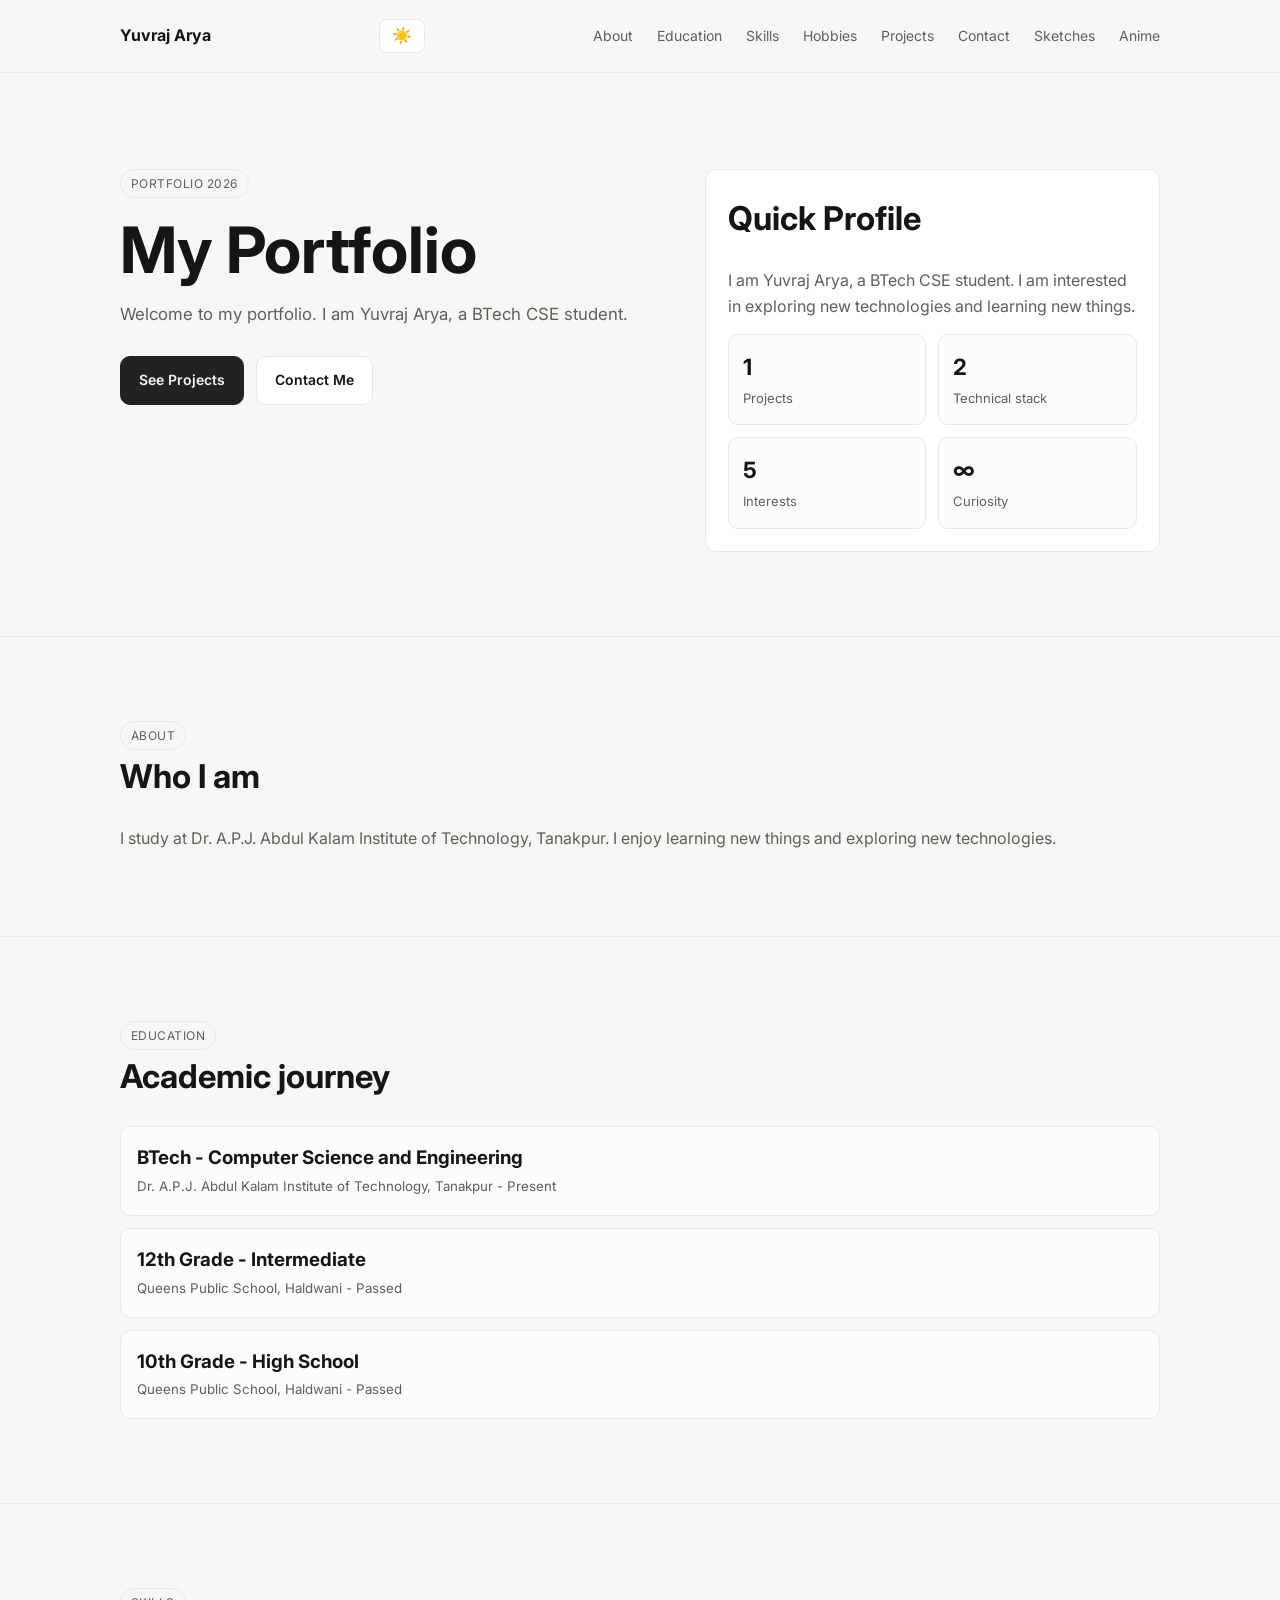
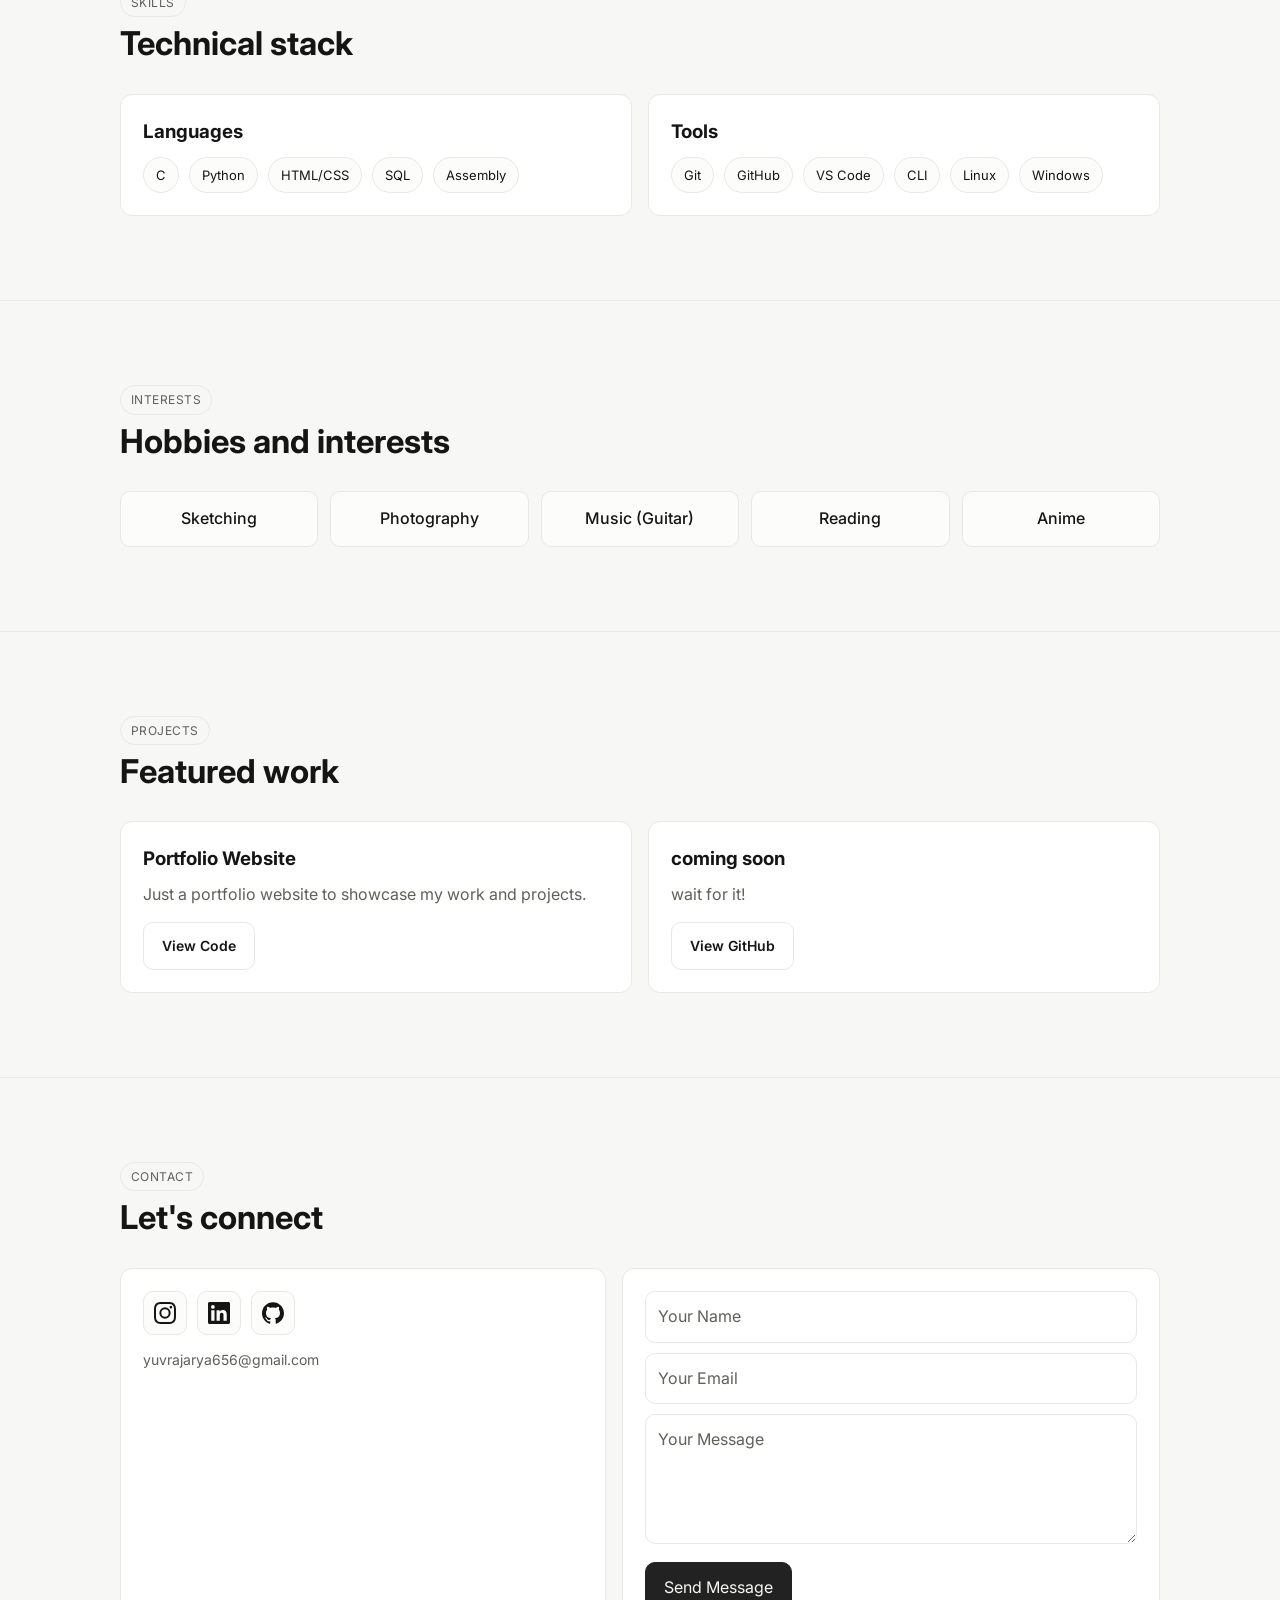
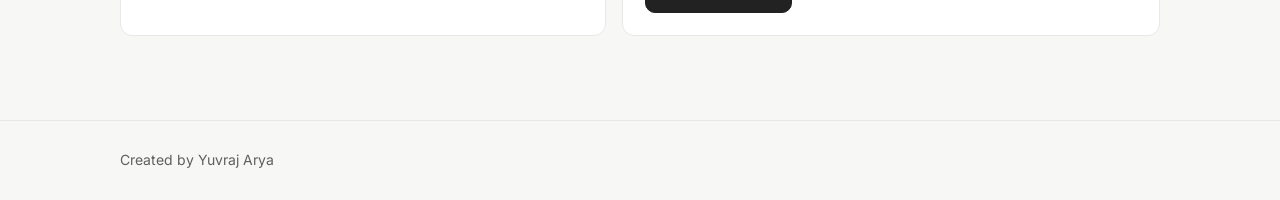
==== commit 6bd6802b: "Update index.html" ====
--- a/index.html
+++ b/index.html
@@ -12,7 +12,7 @@
 <body>
   <nav>
     <div class="wrap nav-row">
-      <a href="#home" class="brand">Yuvraj Arya</a>
+      <a href="index.html" class="brand">Yuvraj Arya</a>
       <button class="theme-btn" id="themeBtn" type="button" aria-label="Switch to dark theme" title="Toggle theme">☀️</button>
       <button class="menu-btn" id="menuBtn" aria-label="Open menu">Menu</button>
       <ul class="links" id="menu">
--- a/style.css
+++ b/style.css
@@ -5,6 +5,7 @@
   --text: #151515;
   --muted: #5f5f5b;
   --accent: #222222;
+  --btn-primary-fg: #f7f7f5;
   --radius: 12px;
   --max: 1040px;
   --nav-bg: rgba(247, 247, 245, 0.85);
@@ -18,6 +19,7 @@
   --text: #f2f2f2;
   --muted: #b8b8b8;
   --accent: #f2f2f2;
+  --btn-primary-fg: #111111;
   --nav-bg: rgba(17, 17, 17, 0.85);
   --soft: #141414;
 }
@@ -107,7 +109,18 @@
   font-weight: 600;
   font-size: 14px;
 }
-.btn.primary { background: var(--accent); color: #fff; border-color: var(--accent); }
+.btn.primary {
+  background: var(--accent);
+  color: var(--btn-primary-fg);
+  border-color: var(--accent);
+}
+button.btn {
+  font: inherit;
+  cursor: pointer;
+}
+button.btn.primary {
+  color: var(--btn-primary-fg);
+}
 
 .card {
   background: var(--surface);
@@ -208,6 +221,53 @@
 footer a:hover { color: var(--text); }
 
 .contact-grid { display: grid; grid-template-columns: 0.95fr 1.05fr; gap: 16px; }
+
+.connect-links {
+  display: flex;
+  flex-wrap: wrap;
+  align-items: center;
+  gap: 10px;
+  list-style: none;
+  margin: 0;
+  padding: 0;
+}
+.connect-links li {
+  margin: 0;
+  padding: 0;
+}
+.connect-email {
+  margin-top: 14px;
+  font-size: 14px;
+}
+.connect-email a {
+  color: var(--muted);
+  text-decoration: none;
+}
+.connect-email a:hover {
+  color: var(--text);
+  text-decoration: underline;
+}
+.social-icon {
+  display: inline-flex;
+  align-items: center;
+  justify-content: center;
+  width: 44px;
+  height: 44px;
+  border-radius: 10px;
+  border: 1px solid var(--line);
+  background: var(--soft);
+  color: var(--text);
+  text-decoration: none;
+  transition: border-color 0.2s ease, background 0.2s ease, color 0.2s ease;
+}
+.social-icon:hover {
+  border-color: var(--text);
+  background: var(--surface);
+}
+.social-icon svg {
+  display: block;
+}
+
 input, textarea {
   width: 100%;
   border: 1px solid var(--line);
@@ -215,7 +275,13 @@
   padding: 12px;
   font: inherit;
   background: var(--surface);
+  color: var(--text);
   margin-bottom: 10px;
+}
+input::placeholder,
+textarea::placeholder {
+  color: var(--muted);
+  opacity: 1;
 }
 textarea { min-height: 130px; resize: vertical; }
 
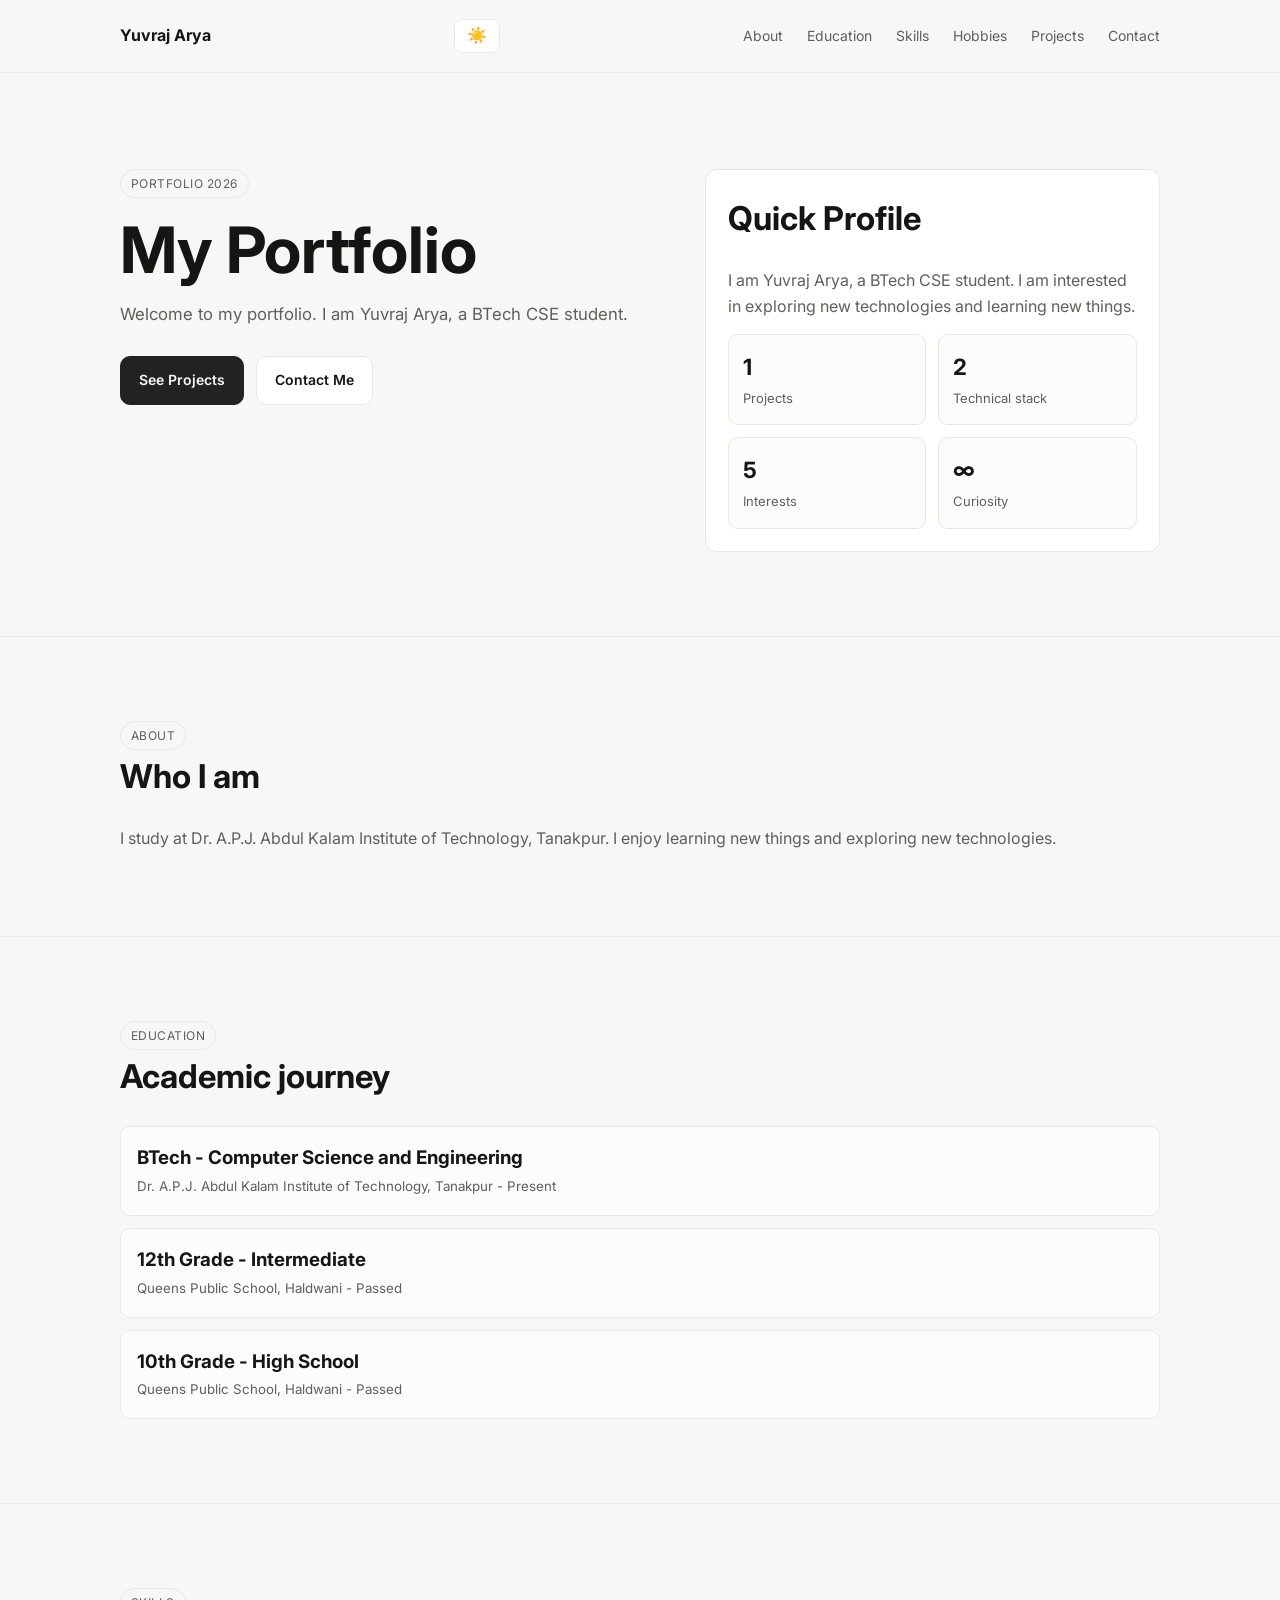
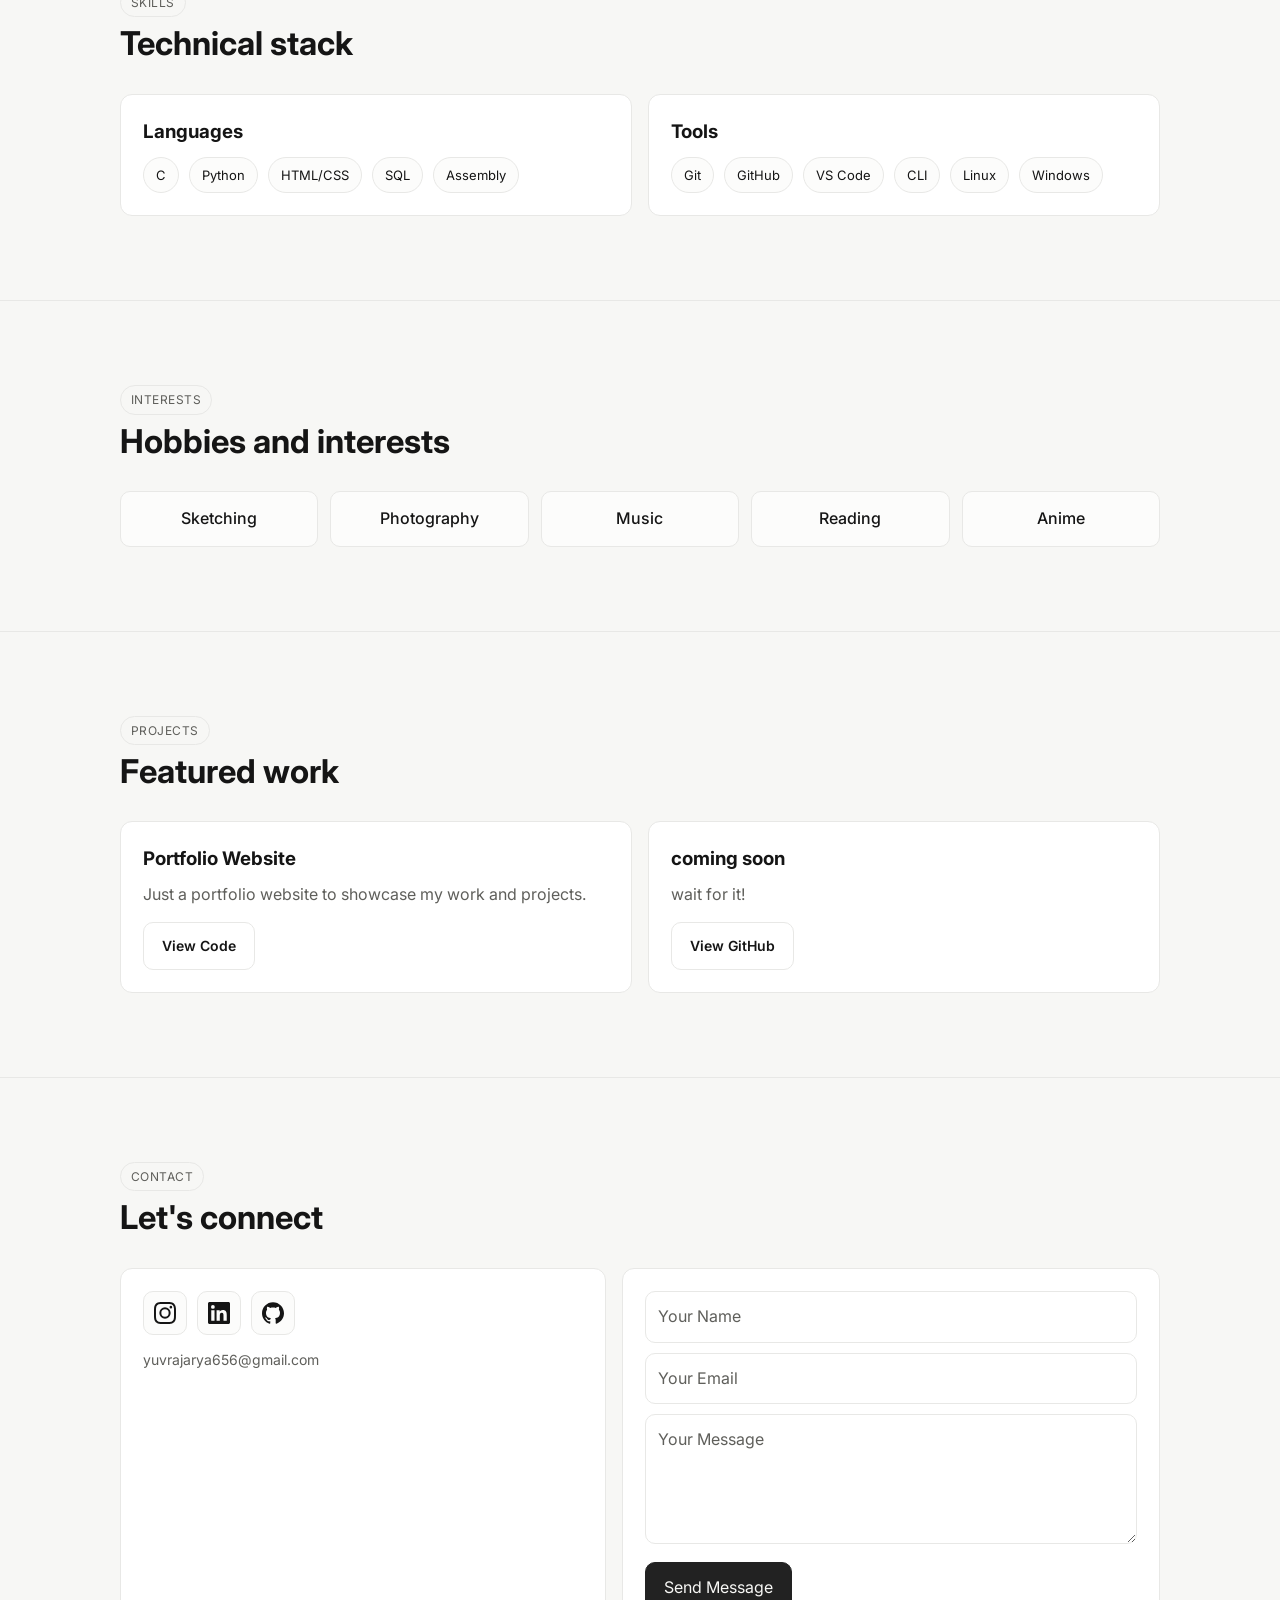
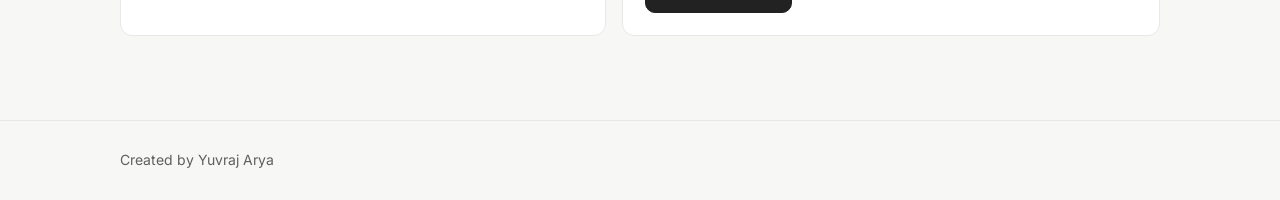
==== commit a544c9d8: "Refactor HTML structure and improve formatting" ====
--- a/index.html
+++ b/index.html
@@ -1,5 +1,6 @@
 <!DOCTYPE html>
 <html lang="en" data-theme="light">
+
 <head>
   <meta charset="UTF-8" />
   <meta name="viewport" content="width=device-width, initial-scale=1.0" />
@@ -9,11 +10,13 @@
   <link href="https://fonts.googleapis.com/css2?family=Inter:wght@400;500;600;700;800&display=swap" rel="stylesheet" />
   <link rel="stylesheet" href="style.css" />
 </head>
+
 <body>
   <nav>
     <div class="wrap nav-row">
       <a href="index.html" class="brand">Yuvraj Arya</a>
-      <button class="theme-btn" id="themeBtn" type="button" aria-label="Switch to dark theme" title="Toggle theme">☀️</button>
+      <button class="theme-btn" id="themeBtn" type="button" aria-label="Switch to dark theme"
+        title="Toggle theme">☀️</button>
       <button class="menu-btn" id="menuBtn" aria-label="Open menu">Menu</button>
       <ul class="links" id="menu">
         <li><a href="#about">About</a></li>
@@ -22,8 +25,8 @@
         <li><a href="#hobbies">Hobbies</a></li>
         <li><a href="#projects">Projects</a></li>
         <li><a href="#contact">Contact</a></li>
-        <li><a href="sketches.html">Sketches</a></li>
-        <li><a href="anime.html">Anime</a></li>
+
+
       </ul>
     </div>
   </nav>
@@ -44,7 +47,8 @@
         </div>
         <div class="card reveal">
           <h2>Quick Profile</h2>
-          <p>I am Yuvraj Arya, a BTech CSE student. I am interested in exploring new technologies and learning new things.</p>
+          <p>I am Yuvraj Arya, a BTech CSE student. I am interested in exploring new technologies and learning new
+            things.</p>
           <div class="kpis">
             <div class="kpi"><strong>1</strong><span>Projects</span></div>
             <div class="kpi"><strong>2</strong><span>Technical stack</span></div>
@@ -60,7 +64,8 @@
         <span class="chip">About</span>
         <h2>Who I am</h2>
         <p>
-          I study at Dr. A.P.J. Abdul Kalam Institute of Technology, Tanakpur. I enjoy learning new things and exploring new technologies.
+          I study at Dr. A.P.J. Abdul Kalam Institute of Technology, Tanakpur. I enjoy learning new things and exploring
+          new technologies.
         </p>
       </div>
     </section>
@@ -94,13 +99,15 @@
           <div class="card">
             <h3>Languages</h3>
             <div class="list" style="margin-top:10px;">
-              <span class="pill">C</span><span class="pill">Python</span><span class="pill">HTML/CSS</span><span class="pill">SQL</span><span class="pill">Assembly</span>
+              <span class="pill">C</span><span class="pill">Python</span><span class="pill">HTML/CSS</span><span
+                class="pill">SQL</span><span class="pill">Assembly</span>
             </div>
           </div>
           <div class="card">
             <h3>Tools</h3>
             <div class="list" style="margin-top:10px;">
-              <span class="pill">Git</span><span class="pill">GitHub</span><span class="pill">VS Code</span><span class="pill">CLI</span><span class="pill">Linux</span><span class="pill">Windows</span>
+              <span class="pill">Git</span><span class="pill">GitHub</span><span class="pill">VS Code</span><span
+                class="pill">CLI</span><span class="pill">Linux</span><span class="pill">Windows</span>
             </div>
           </div>
         </div>
@@ -114,7 +121,7 @@
         <div class="hobby-grid">
           <a class="hobby-item" href="sketches.html">Sketching</a>
           <div class="hobby-item">Photography</div>
-          <div class="hobby-item">Music (Guitar)</div>
+          <div class="hobby-item">Music</div>
           <div class="hobby-item">Reading</div>
           <a class="hobby-item" href="anime.html">Anime</a>
         </div>
@@ -148,18 +155,33 @@
           <div class="card connect-card">
             <ul class="connect-links">
               <li>
-                <a class="social-icon" href="https://www.instagram.com/el.yuvraj/" target="_blank" rel="noreferrer" aria-label="Instagram" title="Instagram">
-                  <svg xmlns="http://www.w3.org/2000/svg" viewBox="0 0 24 24" fill="currentColor" width="22" height="22" aria-hidden="true"><path d="M12 2.163c3.204 0 3.584.012 4.85.07 3.252.148 4.771 1.691 4.919 4.919.058 1.265.069 1.645.069 4.849 0 3.205-.012 3.584-.069 4.849-.149 3.225-1.664 4.771-4.919 4.919-1.266.058-1.644.07-4.85.07-3.204 0-3.584-.012-4.849-.07-3.26-.149-4.771-1.699-4.919-4.92-.058-1.265-.07-1.644-.07-4.849 0-3.204.013-3.583.07-4.849.149-3.227 1.664-4.771 4.919-4.919 1.266-.057 1.645-.069 4.849-.069zM12 0C8.741 0 8.333.014 7.053.072 2.695.272.273 2.69.073 7.052.014 8.333 0 8.741 0 12c0 3.259.014 3.668.072 4.948.2 4.358 2.618 6.78 6.98 6.98C8.333 23.986 8.741 24 12 24c3.259 0 3.668-.014 4.948-.072 4.354-.2 6.782-2.618 6.979-6.98.059-1.28.073-1.689.073-4.948 0-3.259-.014-3.667-.072-4.947-.196-4.354-2.617-6.78-6.979-6.98C15.668.014 15.259 0 12 0zm0 5.838a6.162 6.162 0 1 0 0 12.324 6.162 6.162 0 0 0 0-12.324zM12 16a4 4 0 1 1 0-8 4 4 0 0 1 0 8zm6.406-11.845a1.44 1.44 0 1 0 0 2.881 1.44 1.44 0 0 0 0-2.881z"/></svg>
+                <a class="social-icon" href="https://www.instagram.com/el.yuvraj/" target="_blank" rel="noreferrer"
+                  aria-label="Instagram" title="Instagram">
+                  <svg xmlns="http://www.w3.org/2000/svg" viewBox="0 0 24 24" fill="currentColor" width="22" height="22"
+                    aria-hidden="true">
+                    <path
+                      d="M12 2.163c3.204 0 3.584.012 4.85.07 3.252.148 4.771 1.691 4.919 4.919.058 1.265.069 1.645.069 4.849 0 3.205-.012 3.584-.069 4.849-.149 3.225-1.664 4.771-4.919 4.919-1.266.058-1.644.07-4.85.07-3.204 0-3.584-.012-4.849-.07-3.26-.149-4.771-1.699-4.919-4.92-.058-1.265-.07-1.644-.07-4.849 0-3.204.013-3.583.07-4.849.149-3.227 1.664-4.771 4.919-4.919 1.266-.057 1.645-.069 4.849-.069zM12 0C8.741 0 8.333.014 7.053.072 2.695.272.273 2.69.073 7.052.014 8.333 0 8.741 0 12c0 3.259.014 3.668.072 4.948.2 4.358 2.618 6.78 6.98 6.98C8.333 23.986 8.741 24 12 24c3.259 0 3.668-.014 4.948-.072 4.354-.2 6.782-2.618 6.979-6.98.059-1.28.073-1.689.073-4.948 0-3.259-.014-3.667-.072-4.947-.196-4.354-2.617-6.78-6.979-6.98C15.668.014 15.259 0 12 0zm0 5.838a6.162 6.162 0 1 0 0 12.324 6.162 6.162 0 0 0 0-12.324zM12 16a4 4 0 1 1 0-8 4 4 0 0 1 0 8zm6.406-11.845a1.44 1.44 0 1 0 0 2.881 1.44 1.44 0 0 0 0-2.881z" />
+                  </svg>
                 </a>
               </li>
               <li>
-                <a class="social-icon" href="https://www.linkedin.com/in/yuvraj-arya-b4967434a/" target="_blank" rel="noreferrer" aria-label="LinkedIn" title="LinkedIn">
-                  <svg xmlns="http://www.w3.org/2000/svg" viewBox="0 0 24 24" fill="currentColor" width="22" height="22" aria-hidden="true"><path d="M20.447 20.452h-3.554v-5.569c0-1.328-.027-3.037-1.852-3.037-1.853 0-2.136 1.445-2.136 2.939v5.667H9.351V9h3.414v1.561h.046c.477-.9 1.637-1.85 3.37-1.85 3.601 0 4.267 2.37 4.267 5.455v6.286zM5.337 7.433a2.062 2.062 0 0 1-2.063-2.065 2.064 2.064 0 1 1 2.063 2.065zm1.782 13.019H3.555V9h3.564v11.452zM22.225 0H1.771C.792 0 0 .774 0 1.729v20.542C0 23.227.792 24 1.771 24h20.451C23.2 24 24 23.227 24 22.271V1.729C24 .774 23.2 0 22.222 0h.003z"/></svg>
+                <a class="social-icon" href="https://www.linkedin.com/in/yuvraj-arya-b4967434a/" target="_blank"
+                  rel="noreferrer" aria-label="LinkedIn" title="LinkedIn">
+                  <svg xmlns="http://www.w3.org/2000/svg" viewBox="0 0 24 24" fill="currentColor" width="22" height="22"
+                    aria-hidden="true">
+                    <path
+                      d="M20.447 20.452h-3.554v-5.569c0-1.328-.027-3.037-1.852-3.037-1.853 0-2.136 1.445-2.136 2.939v5.667H9.351V9h3.414v1.561h.046c.477-.9 1.637-1.85 3.37-1.85 3.601 0 4.267 2.37 4.267 5.455v6.286zM5.337 7.433a2.062 2.062 0 0 1-2.063-2.065 2.064 2.064 0 1 1 2.063 2.065zm1.782 13.019H3.555V9h3.564v11.452zM22.225 0H1.771C.792 0 0 .774 0 1.729v20.542C0 23.227.792 24 1.771 24h20.451C23.2 24 24 23.227 24 22.271V1.729C24 .774 23.2 0 22.222 0h.003z" />
+                  </svg>
                 </a>
               </li>
               <li>
-                <a class="social-icon" href="https://github.com/aryayuvraj007" target="_blank" rel="noreferrer" aria-label="GitHub" title="GitHub">
-                  <svg xmlns="http://www.w3.org/2000/svg" viewBox="0 0 24 24" fill="currentColor" width="22" height="22" aria-hidden="true"><path d="M12 .297c-6.63 0-12 5.373-12 12 0 5.303 3.438 9.8 8.205 11.385.6.113.82-.258.82-.577 0-.285-.01-1.04-.015-2.04-3.338.724-4.042-1.61-4.042-1.61C4.422 18.07 3.633 17.7 3.633 17.7c-1.087-.744.084-.729.084-.729 1.205.084 1.838 1.236 1.838 1.236 1.07 1.835 2.809 1.305 3.495.998.108-.776.417-1.305.76-1.605-2.665-.3-5.466-1.332-5.466-5.93 0-1.31.465-2.38 1.235-3.22-.135-.303-.54-1.523.105-3.176 0 0 1.005-.322 3.3 1.23.96-.267 1.98-.399 3-.405 1.02.006 2.04.138 3 .405 2.28-1.552 3.285-1.23 3.285-1.23.645 1.653.24 2.873.12 3.176.765.84 1.23 1.91 1.23 3.22 0 4.61-2.805 5.625-5.475 5.92.42.36.81 1.096.81 2.22 0 1.606-.015 2.896-.015 3.286 0 .315.21.69.825.57C20.565 22.092 24 17.592 24 12.297c0-6.627-5.373-12-12-12"/></svg>
+                <a class="social-icon" href="https://github.com/aryayuvraj007" target="_blank" rel="noreferrer"
+                  aria-label="GitHub" title="GitHub">
+                  <svg xmlns="http://www.w3.org/2000/svg" viewBox="0 0 24 24" fill="currentColor" width="22" height="22"
+                    aria-hidden="true">
+                    <path
+                      d="M12 .297c-6.63 0-12 5.373-12 12 0 5.303 3.438 9.8 8.205 11.385.6.113.82-.258.82-.577 0-.285-.01-1.04-.015-2.04-3.338.724-4.042-1.61-4.042-1.61C4.422 18.07 3.633 17.7 3.633 17.7c-1.087-.744.084-.729.084-.729 1.205.084 1.838 1.236 1.838 1.236 1.07 1.835 2.809 1.305 3.495.998.108-.776.417-1.305.76-1.605-2.665-.3-5.466-1.332-5.466-5.93 0-1.31.465-2.38 1.235-3.22-.135-.303-.54-1.523.105-3.176 0 0 1.005-.322 3.3 1.23.96-.267 1.98-.399 3-.405 1.02.006 2.04.138 3 .405 2.28-1.552 3.285-1.23 3.285-1.23.645 1.653.24 2.873.12 3.176.765.84 1.23 1.91 1.23 3.22 0 4.61-2.805 5.625-5.475 5.92.42.36.81 1.096.81 2.22 0 1.606-.015 2.896-.015 3.286 0 .315.21.69.825.57C20.565 22.092 24 17.592 24 12.297c0-6.627-5.373-12-12-12" />
+                  </svg>
                 </a>
               </li>
             </ul>
@@ -184,4 +206,5 @@
 
   <script src="script.js"></script>
 </body>
+
 </html>
--- a/style.css
+++ b/style.css
@@ -362,68 +362,63 @@
 .filter-btn:hover { border-color: var(--text); color: var(--text); }
 .filter-btn.active { background: var(--accent); color: #fff; border-color: var(--accent); }
 
-/* Grid */
+/* ── Minimalist list layout ── */
 .anime-section { padding: 56px 0 84px; }
-.anime-grid {
-  display: grid;
-  grid-template-columns: repeat(auto-fill, minmax(200px, 1fr));
+
+.anime-list {
+  display: flex;
+  flex-direction: column;
+}
+
+.anime-list-item {
+  display: flex;
+  align-items: center;
   gap: 20px;
-}
-
-/* Card */
-.anime-card {
-  background: var(--surface);
-  border: 1px solid var(--line);
-  border-radius: var(--radius);
-  overflow: hidden;
-  display: flex;
-  flex-direction: column;
-  transition: border-color 0.25s ease, box-shadow 0.25s ease, transform 0.25s ease;
-  cursor: default;
-}
-.anime-card:hover {
-  border-color: var(--text);
-  box-shadow: 0 10px 32px rgba(0,0,0,0.09);
-  transform: translateY(-4px);
-}
-html[data-theme="dark"] .anime-card:hover {
-  box-shadow: 0 10px 36px rgba(0,0,0,0.4);
-}
-.anime-poster {
-  width: 100%;
-  aspect-ratio: 2/3;
-  object-fit: cover;
-  display: block;
-  background: var(--soft);
-}
-.anime-poster-placeholder {
-  width: 100%;
-  aspect-ratio: 2/3;
-  display: flex;
-  align-items: center;
-  justify-content: center;
-  background: var(--soft);
-  font-size: 3rem;
-}
-.anime-info {
-  padding: 14px 14px 16px;
+  padding: 18px 0;
+  border-bottom: 1px solid var(--line);
+  transition: padding-left 0.3s ease, background 0.3s ease;
+}
+.anime-list-item:first-child {
+  border-top: 1px solid var(--line);
+}
+.anime-list-item:hover {
+  padding-left: 12px;
+  background: var(--soft);
+}
+
+.anime-list-num {
+  font-size: 13px;
+  font-weight: 600;
+  color: var(--muted);
+  min-width: 28px;
+  font-variant-numeric: tabular-nums;
+  letter-spacing: 0.04em;
+}
+
+.anime-list-body {
   flex: 1;
-  display: flex;
-  flex-direction: column;
-  gap: 6px;
-}
-.anime-title {
-  font-size: 15px;
+  min-width: 0;
+}
+
+.anime-list-title {
+  font-size: 16px;
   font-weight: 700;
   color: var(--text);
   line-height: 1.3;
 }
-.anime-meta {
-  display: flex;
-  align-items: center;
-  gap: 6px;
-  flex-wrap: wrap;
-}
+.anime-list-genre {
+  font-size: 12px;
+  color: var(--muted);
+  margin-top: 3px;
+}
+
+.anime-list-end {
+  display: flex;
+  align-items: center;
+  gap: 12px;
+  flex-shrink: 0;
+}
+
 .anime-type {
   font-size: 11px;
   font-weight: 600;
@@ -437,36 +432,26 @@
 html[data-theme="dark"] .type-anime { background: rgba(99,102,241,0.22); color: #a5b4fc; }
 html[data-theme="dark"] .type-manga { background: rgba(234,88,12,0.22); color: #fb923c; }
 
-.anime-rank {
-  font-size: 12px;
-  color: var(--muted);
-  font-weight: 600;
-}
-.anime-genre {
-  font-size: 12px;
-  color: var(--muted);
-  margin-top: 2px;
-}
-.anime-status {
-  margin-top: auto;
-  padding-top: 8px;
+.anime-list-status {
   font-size: 11px;
   font-weight: 600;
   display: flex;
   align-items: center;
   gap: 5px;
   color: var(--muted);
-}
-.anime-status::before {
+  white-space: nowrap;
+}
+.anime-list-status::before {
   content: '';
   display: inline-block;
   width: 7px; height: 7px;
   border-radius: 50%;
   background: #22c55e;
 }
-.anime-status.ongoing::before { background: #3b82f6; }
+.anime-list-status.ongoing::before { background: #3b82f6; }
 
 @media (max-width: 600px) {
-  .anime-grid { grid-template-columns: repeat(auto-fill, minmax(150px, 1fr)); gap: 14px; }
+  .anime-list-item { gap: 12px; }
+  .anime-list-end { flex-direction: column; align-items: flex-end; gap: 6px; }
   .anime-stats { gap: 12px; }
 }
